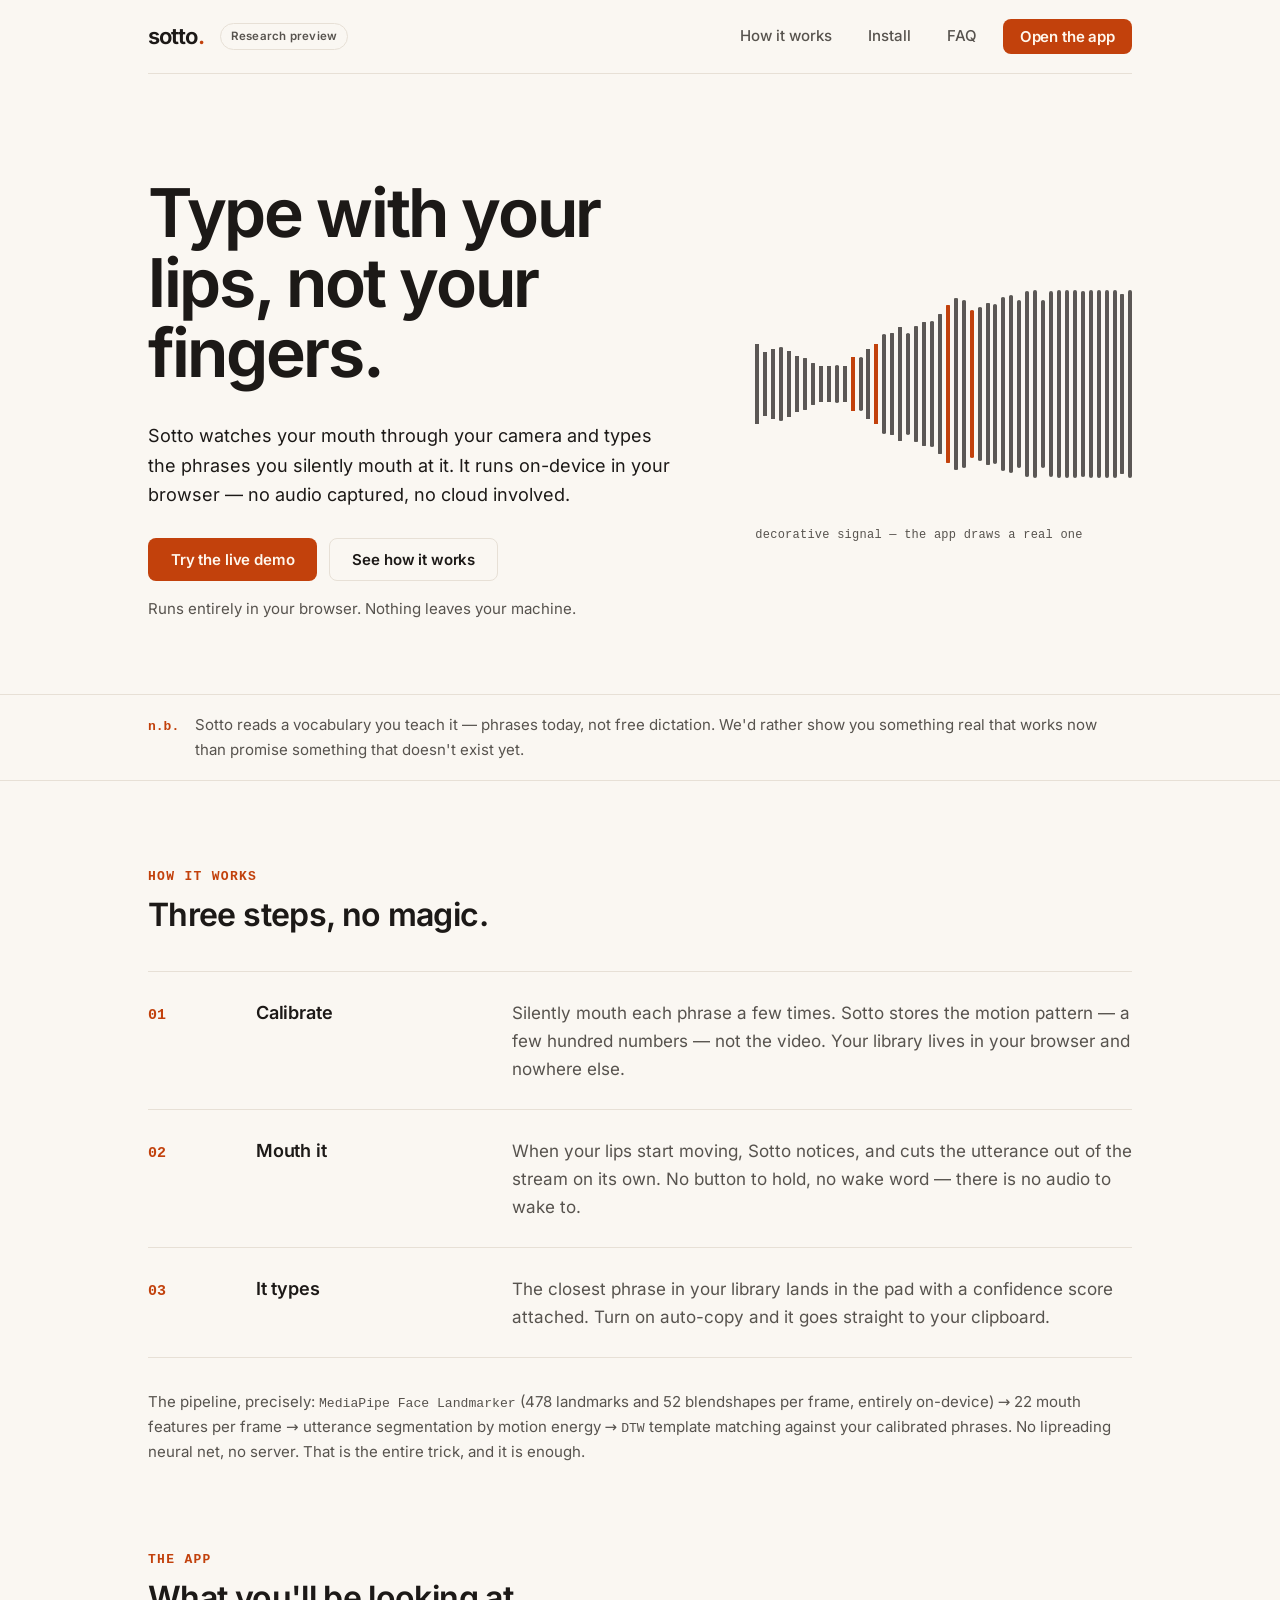
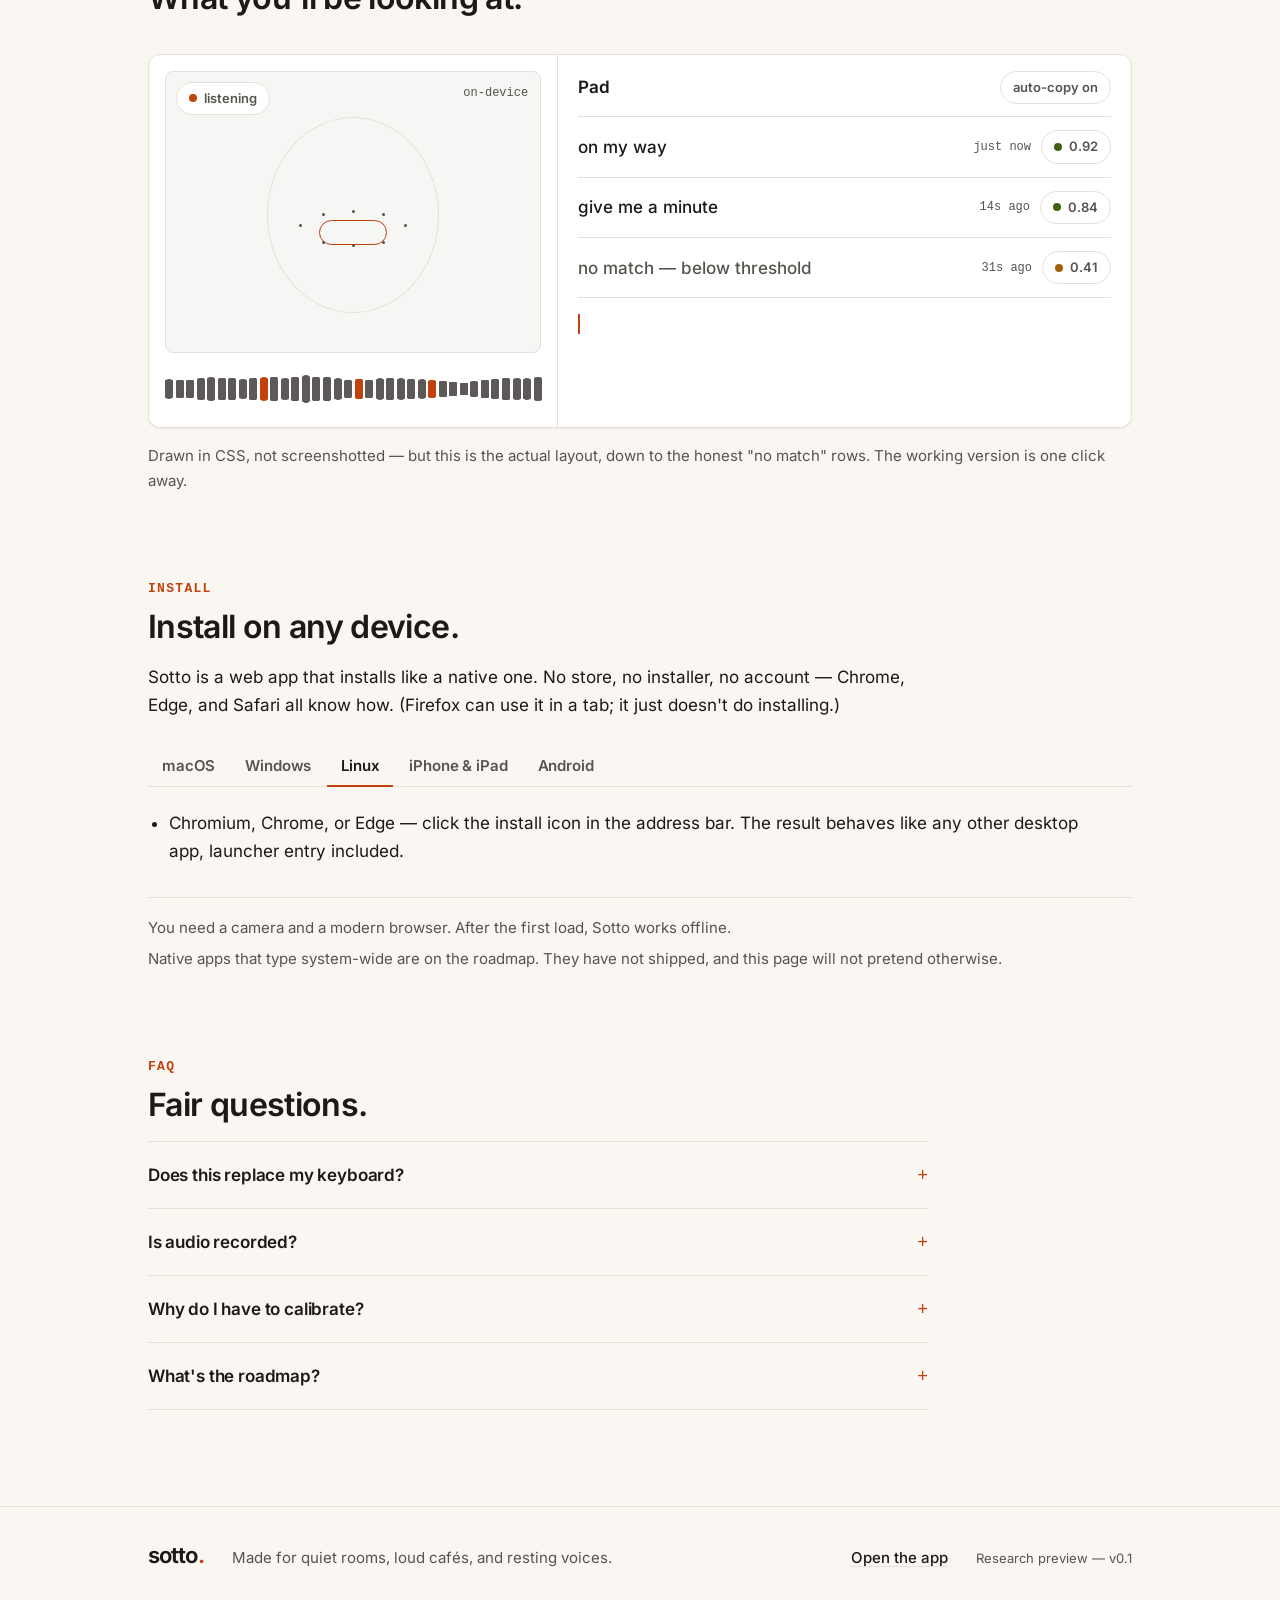
==== index.html @ 7efc4f6a "Sotto v0.1 — calibrated silent-phrase input (lip tracking + DTW), landing site, PWA Co-Authored-By: " ====
<!DOCTYPE html>
<html lang="en">
<head>
  <meta charset="utf-8">
  <meta name="viewport" content="width=device-width, initial-scale=1">
  <title>Sotto — silent speech input for your browser</title>
  <meta name="description" content="Sotto watches your mouth through your camera and types the phrases you silently mouth at it. On-device, no audio, no cloud. A research preview.">
  <meta name="color-scheme" content="light dark">
  <meta name="theme-color" media="(prefers-color-scheme: light)" content="#FAF7F2">
  <meta name="theme-color" media="(prefers-color-scheme: dark)" content="#131110">
  <link rel="manifest" href="manifest.webmanifest">
  <link rel="icon" href="assets/logo.svg" type="image/svg+xml">
  <link rel="stylesheet" href="css/styles.css">
  <link rel="stylesheet" href="css/landing.css">
  <script type="module" src="js/landing.js"></script>
  <script>
    if ('serviceWorker' in navigator
        && location.hostname !== 'localhost' && location.hostname !== '127.0.0.1') {
      addEventListener('load', () => navigator.serviceWorker.register('sw.js').catch(() => {}));
    }
  </script>
</head>
<body>

  <a class="skip" href="#main">Skip to content</a>

  <header class="wrap">
    <nav class="nav" aria-label="Primary">
      <a class="wordmark" href="index.html">sotto<span class="dot">.</span></a>
      <span class="badge-preview">Research preview</span>
      <span class="spacer"></span>
      <a class="navlink" href="#how">How it works</a>
      <a class="navlink" href="#install">Install</a>
      <a class="navlink" href="#faq">FAQ</a>
      <a class="btn-accent btn-sm" href="app.html">Open the app</a>
    </nav>
  </header>

  <main id="main">

    <!-- ============ hero ============ -->
    <section class="hero wrap" aria-labelledby="hero-title">
      <div class="hero-copy">
        <h1 id="hero-title">Type with your lips, not your fingers.</h1>
        <p class="lede">Sotto watches your mouth through your camera and types the phrases you silently mouth at it. It runs on-device in your browser — no audio captured, no cloud involved.</p>
        <div class="hero-ctas">
          <a class="btn-accent" href="app.html">Try the live demo</a>
          <a class="btn-ghost" href="#how">See how it works</a>
        </div>
        <p class="soft hero-note">Runs entirely in your browser. Nothing leaves your machine.</p>
      </div>
      <div class="hero-art">
        <div class="lipwave" data-lipwave data-bars="48" aria-hidden="true"></div>
        <p class="mono soft lipwave-caption" aria-hidden="true">decorative signal — the app draws a real one</p>
      </div>
    </section>

    <!-- ============ honesty strip ============ -->
    <aside class="honesty" aria-label="What Sotto is and is not">
      <div class="wrap">
        <span class="tick" aria-hidden="true">n.b.</span>
        <p class="soft">Sotto reads a vocabulary you teach it — phrases today, not free dictation. We'd rather show you something real that works now than promise something that doesn't exist yet.</p>
      </div>
    </aside>

    <!-- ============ how it works ============ -->
    <section id="how" class="section wrap" aria-labelledby="how-title">
      <p class="kicker">How it works</p>
      <h2 id="how-title">Three steps, no magic.</h2>
      <ol class="ledger">
        <li>
          <span class="num" aria-hidden="true">01</span>
          <h3>Calibrate</h3>
          <p>Silently mouth each phrase a few times. Sotto stores the motion pattern — a few hundred numbers — not the video. Your library lives in your browser and nowhere else.</p>
        </li>
        <li>
          <span class="num" aria-hidden="true">02</span>
          <h3>Mouth it</h3>
          <p>When your lips start moving, Sotto notices, and cuts the utterance out of the stream on its own. No button to hold, no wake word — there is no audio to wake to.</p>
        </li>
        <li>
          <span class="num" aria-hidden="true">03</span>
          <h3>It types</h3>
          <p>The closest phrase in your library lands in the pad with a confidence score attached. Turn on auto-copy and it goes straight to your clipboard.</p>
        </li>
      </ol>
      <p class="soft pipeline">The pipeline, precisely: <span class="mono">MediaPipe Face Landmarker</span> (478 landmarks and 52 blendshapes per frame, entirely on-device) → 22 mouth features per frame → utterance segmentation by motion energy → <span class="mono">DTW</span> template matching against your calibrated phrases. No lipreading neural net, no server. That is the entire trick, and it is enough.</p>
    </section>

    <!-- ============ app mockup ============ -->
    <section class="section" aria-labelledby="mock-title">
      <div class="wrap">
        <p class="kicker">The app</p>
        <h2 id="mock-title">What you'll be looking at.</h2>
        <div class="mock card" role="img" aria-label="Illustration of the Sotto app: a camera panel with a live listening status and a lip-activity strip, next to a transcript pad holding matched phrases with confidence scores.">
          <div class="mock-grid">
            <div class="mock-cam">
              <div class="mock-view">
                <span class="pill is-live mock-pill"><span class="dot-ind"></span>listening</span>
                <span class="mock-tag">on-device</span>
                <span class="mock-oval"></span>
                <span class="mock-mouth"></span>
                <span class="lmk" style="--x: 36%; --y: 55%;"></span>
                <span class="lmk" style="--x: 64%; --y: 55%;"></span>
                <span class="lmk" style="--x: 50%; --y: 50%;"></span>
                <span class="lmk" style="--x: 50%; --y: 62%;"></span>
                <span class="lmk" style="--x: 42%; --y: 51%;"></span>
                <span class="lmk" style="--x: 58%; --y: 51%;"></span>
                <span class="lmk" style="--x: 42%; --y: 61%;"></span>
                <span class="lmk" style="--x: 58%; --y: 61%;"></span>
              </div>
              <div class="lipwave lipwave--strip" data-lipwave data-bars="36"></div>
            </div>
            <div class="mock-pad">
              <div class="mock-pad-head">
                <span class="mock-pad-title">Pad</span>
                <span class="pill">auto-copy on</span>
              </div>
              <div class="mock-row">
                <span class="mock-phrase">on my way</span>
                <span class="mock-meta"><span class="mock-t">just now</span><span class="pill is-good"><span class="dot-ind"></span>0.92</span></span>
              </div>
              <div class="mock-row">
                <span class="mock-phrase">give me a minute</span>
                <span class="mock-meta"><span class="mock-t">14s ago</span><span class="pill is-good"><span class="dot-ind"></span>0.84</span></span>
              </div>
              <div class="mock-row">
                <span class="mock-phrase soft">no match — below threshold</span>
                <span class="mock-meta"><span class="mock-t">31s ago</span><span class="pill is-warn"><span class="dot-ind"></span>0.41</span></span>
              </div>
              <div class="mock-row mock-row-caret">
                <span class="mock-caret" aria-hidden="true"></span>
              </div>
            </div>
          </div>
        </div>
        <p class="soft mock-caption">Drawn in CSS, not screenshotted — but this is the actual layout, down to the honest "no match" rows. The working version is one click away.</p>
      </div>
    </section>

    <!-- ============ install ============ -->
    <section id="install" class="section wrap" aria-labelledby="install-title">
      <p class="kicker">Install</p>
      <h2 id="install-title">Install on any device.</h2>
      <p class="install-lede">Sotto is a web app that installs like a native one. No store, no installer, no account — Chrome, Edge, and Safari all know how. (Firefox can use it in a tab; it just doesn't do installing.)</p>

      <div class="tabs" data-tabs>
        <div class="tablist" role="tablist" aria-label="Install instructions by platform">
          <button class="tab" role="tab" id="tab-macos" aria-controls="panel-macos" aria-selected="true" data-platform="macos" type="button">macOS</button>
          <button class="tab" role="tab" id="tab-windows" aria-controls="panel-windows" aria-selected="false" tabindex="-1" data-platform="windows" type="button">Windows</button>
          <button class="tab" role="tab" id="tab-linux" aria-controls="panel-linux" aria-selected="false" tabindex="-1" data-platform="linux" type="button">Linux</button>
          <button class="tab" role="tab" id="tab-ios" aria-controls="panel-ios" aria-selected="false" tabindex="-1" data-platform="ios" type="button">iPhone &amp; iPad</button>
          <button class="tab" role="tab" id="tab-android" aria-controls="panel-android" aria-selected="false" tabindex="-1" data-platform="android" type="button">Android</button>
        </div>

        <div class="tabpanel" role="tabpanel" id="panel-macos" aria-labelledby="tab-macos">
          <ul class="steps">
            <li>Chrome or Edge — click the install icon at the right end of the address bar, then choose <span class="mono">Install</span>.</li>
            <li>Safari 17 or newer — <span class="mono">File</span> menu, then <span class="mono">Add to Dock</span>.</li>
          </ul>
        </div>
        <div class="tabpanel" role="tabpanel" id="panel-windows" aria-labelledby="tab-windows" hidden>
          <ul class="steps">
            <li>Chrome or Edge — click the install icon in the address bar, then choose <span class="mono">Install</span>. That is the whole procedure.</li>
          </ul>
        </div>
        <div class="tabpanel" role="tabpanel" id="panel-linux" aria-labelledby="tab-linux" hidden>
          <ul class="steps">
            <li>Chromium, Chrome, or Edge — click the install icon in the address bar. The result behaves like any other desktop app, launcher entry included.</li>
          </ul>
        </div>
        <div class="tabpanel" role="tabpanel" id="panel-ios" aria-labelledby="tab-ios" hidden>
          <ul class="steps">
            <li>Open Sotto in Safari, tap the <span class="mono">Share</span> button, then <span class="mono">Add to Home Screen</span>. It launches full-screen and asks for the camera the first time you calibrate.</li>
          </ul>
        </div>
        <div class="tabpanel" role="tabpanel" id="panel-android" aria-labelledby="tab-android" hidden>
          <ul class="steps">
            <li>In Chrome, open the browser menu and choose <span class="mono">Add to Home screen</span> — on recent versions it is labeled <span class="mono">Install app</span>.</li>
          </ul>
        </div>
      </div>

      <p class="soft install-req">You need a camera and a modern browser. After the first load, Sotto works offline.</p>
      <p class="soft install-note">Native apps that type system-wide are on the roadmap. They have not shipped, and this page will not pretend otherwise.</p>
    </section>

    <!-- ============ faq ============ -->
    <section id="faq" class="section wrap" aria-labelledby="faq-title">
      <p class="kicker">FAQ</p>
      <h2 id="faq-title">Fair questions.</h2>
      <div class="faq">
        <details>
          <summary>Does this replace my keyboard?<span class="mark" aria-hidden="true">+</span></summary>
          <div class="answer">
            <p>No. Today Sotto types phrases you have taught it — a calibrated vocabulary, not free dictation. Open-vocabulary lipreading is an unsolved research problem: the best published systems, trained on enormous curated datasets, still miss roughly a quarter of the words. From a webcam, in your kitchen lighting, it is harder still. We would rather hand you thirty phrases that work than a keyboard that guesses.</p>
          </div>
        </details>
        <details>
          <summary>Is audio recorded?<span class="mark" aria-hidden="true">+</span></summary>
          <div class="answer">
            <p>No. Sotto never requests microphone permission, so your browser cannot hand it audio even by accident. Video frames are processed on-device by the face landmarker and discarded; what persists is a small set of motion numbers per phrase, stored in your browser. Nothing is uploaded, because there is nowhere to upload it to.</p>
          </div>
        </details>
        <details>
          <summary>Why do I have to calibrate?<span class="mark" aria-hidden="true">+</span></summary>
          <div class="answer">
            <p>Because lips underdetermine speech. Many sounds are made in the throat or with the tongue and look identical from the outside — mouth "pat", "bat", and "mat" at a mirror and watch. A personal template vocabulary turns an impossible guessing game into a tractable one: Sotto only has to decide which of your phrases you mouthed, on your face, in your light. That constraint is what makes it reliable.</p>
          </div>
        </details>
        <details>
          <summary>What's the roadmap?<span class="mark" aria-hidden="true">+</span></summary>
          <div class="answer">
            <p>Bigger vocabularies with faster calibration. Phoneme-level decoding experiments, labeled as experiments. A native macOS helper that can type into any application, not just this one. In that order — and nothing gets announced here until it runs.</p>
          </div>
        </details>
      </div>
    </section>

  </main>

  <!-- ============ footer ============ -->
  <footer class="footer">
    <div class="wrap">
      <a class="wordmark" href="index.html">sotto<span class="dot">.</span></a>
      <p class="tag">Made for quiet rooms, loud cafés, and resting voices.</p>
      <span class="spacer"></span>
      <a class="footer-app" href="app.html">Open the app</a>
      <small>Research preview — v0.1</small>
    </div>
  </footer>

</body>
</html>
---- css/styles.css ----
/* Sotto — shared design tokens + core components. See DESIGN.md. */

@font-face {
  font-family: 'InterVariable';
  src: url('../vendor/inter/inter-var.woff2') format('woff2');
  font-weight: 100 900;
  font-style: normal;
  font-display: swap;
}

:root {
  --paper: #FAF7F2;
  --ink: #1C1917;
  --ink-soft: #57534E;
  --line: #E7E0D6;
  --card: #FFFFFF;
  --accent: #C2410C;
  --accent-ink: #FFF7ED;
  --good: #3F6212;
  --warn: #A16207;
  --bad: #9F1239;
  --shadow: 0 1px 2px rgb(0 0 0 / 0.06);
  --radius: 12px;
  --radius-ctl: 8px;
  --font: 'InterVariable', ui-sans-serif, system-ui, -apple-system, 'Segoe UI', Roboto, sans-serif;
  --mono: ui-monospace, 'SF Mono', SFMono-Regular, Menlo, Consolas, monospace;
}

@media (prefers-color-scheme: dark) {
  :root {
    --paper: #131110;
    --ink: #EDE7DE;
    --ink-soft: #A8A29E;
    --line: #2B2724;
    --card: #1C1917;
    --accent: #F97316;
    --accent-ink: #1C0A00;
    --good: #A3E635;
    --warn: #FBBF24;
    --bad: #FB7185;
    --shadow: 0 1px 2px rgb(0 0 0 / 0.4);
  }
}

* { box-sizing: border-box; }

/* The hidden attribute must always win, including over display rules on
   component classes (.btn-ghost etc.) — see review finding on .cam-empty. */
[hidden] { display: none !important; }

html { -webkit-text-size-adjust: 100%; }

body {
  margin: 0;
  background: var(--paper);
  color: var(--ink);
  font-family: var(--font);
  font-optical-sizing: auto;
  font-size: 1.0625rem;
  line-height: 1.65;
  -webkit-font-smoothing: antialiased;
}

h1, h2, h3 { margin: 0 0 0.5em; }
h1 { font-size: clamp(2.4rem, 6vw, 4.2rem); font-weight: 640; line-height: 1.04; letter-spacing: -0.035em; }
h2 { font-size: clamp(1.6rem, 3vw, 2rem); font-weight: 620; letter-spacing: -0.02em; line-height: 1.2; }
h3 { font-size: 1.125rem; font-weight: 600; letter-spacing: -0.01em; }
p  { margin: 0 0 1em; }
a  { color: var(--ink); text-decoration-color: var(--line); text-underline-offset: 3px; }
a:hover { text-decoration-color: var(--accent); }
small, .soft { color: var(--ink-soft); }

.wrap { max-width: 1080px; margin: 0 auto; padding: 0 24px; }
@media (min-width: 900px) { .wrap { padding: 0 48px; } }

/* ---------- nav ---------- */
.nav {
  display: flex; align-items: center; gap: 16px;
  padding: 18px 0;
  border-bottom: 1px solid var(--line);
}
.nav .spacer { flex: 1; }
.nav a.navlink {
  text-decoration: none; color: var(--ink-soft);
  font-size: 0.9375rem; font-weight: 500; padding: 6px 10px; border-radius: 6px;
}
.nav a.navlink:hover { color: var(--ink); background: var(--line); }

.wordmark {
  font-weight: 650; letter-spacing: -0.04em; font-size: 1.375rem;
  text-decoration: none; color: var(--ink);
}
.wordmark .dot { color: var(--accent); }

.badge-preview {
  font-size: 0.71875rem; font-weight: 600; letter-spacing: 0.02em;
  color: var(--ink-soft);
  border: 1px solid var(--line); border-radius: 999px;
  padding: 3px 10px; white-space: nowrap;
}

/* ---------- buttons ---------- */
.btn, .btn-accent, .btn-ghost {
  display: inline-flex; align-items: center; justify-content: center; gap: 8px;
  font: 600 0.9375rem/1 var(--font);
  letter-spacing: -0.01em;
  padding: 13px 22px; border-radius: var(--radius-ctl);
  border: 1px solid transparent; cursor: pointer; text-decoration: none;
  transition: transform 160ms ease-out, opacity 160ms ease-out, background 160ms ease-out;
  user-select: none;
}
.btn { background: var(--ink); color: var(--paper); }
.btn-accent { background: var(--accent); color: var(--accent-ink); }
.btn-ghost { background: transparent; color: var(--ink); border-color: var(--line); }
.btn:hover, .btn-accent:hover { opacity: 0.88; }
.btn-ghost:hover { background: var(--card); border-color: var(--ink-soft); }
.btn:active, .btn-accent:active, .btn-ghost:active { transform: translateY(1px); }
.btn[disabled], .btn-accent[disabled], .btn-ghost[disabled] { opacity: 0.45; cursor: not-allowed; }

/* ---------- surfaces ---------- */
.card {
  background: var(--card);
  border: 1px solid var(--line);
  border-radius: var(--radius);
  box-shadow: var(--shadow);
}

.pill {
  display: inline-flex; align-items: center; gap: 7px;
  font-size: 0.8125rem; font-weight: 600;
  padding: 5px 12px; border-radius: 999px;
  background: var(--card); border: 1px solid var(--line); color: var(--ink-soft);
}
.pill .dot-ind { width: 8px; height: 8px; border-radius: 50%; background: var(--ink-soft); }
.pill.is-good .dot-ind { background: var(--good); }
.pill.is-warn .dot-ind { background: var(--warn); }
.pill.is-bad  .dot-ind { background: var(--bad); }
.pill.is-live .dot-ind { background: var(--accent); animation: pulse 1.6s ease-in-out infinite; }

@keyframes pulse { 50% { opacity: 0.35; } }

.kbd {
  font: 500 0.8125rem var(--mono);
  background: var(--card); border: 1px solid var(--line); border-bottom-width: 2px;
  border-radius: 6px; padding: 2px 7px;
}

hr.rule { border: 0; border-top: 1px solid var(--line); margin: 0; }

/* ---------- misc ---------- */
::selection { background: var(--accent); color: var(--accent-ink); }

@media (prefers-reduced-motion: reduce) {
  *, *::before, *::after {
    animation-duration: 0.01ms !important;
    animation-iteration-count: 1 !important;
    transition-duration: 0.01ms !important;
  }
}
---- css/landing.css ----
/* Sotto — landing page layout. Tokens and core components come from styles.css.
   This file defines page structure only; no color literals, variables only. */

/* ---------- page-level ---------- */

@media (prefers-reduced-motion: no-preference) {
  html { scroll-behavior: smooth; }
}

section[id] { scroll-margin-top: 24px; }

.skip {
  position: absolute; left: -9999px; top: 0;
  background: var(--card); color: var(--ink);
  border: 1px solid var(--line); border-radius: var(--radius-ctl);
  padding: 10px 16px; z-index: 20; text-decoration: none; font-weight: 600;
}
.skip:focus { left: 16px; top: 16px; }

a:focus-visible, button:focus-visible, summary:focus-visible {
  outline: 2px solid var(--accent);
  outline-offset: 2px;
  border-radius: 4px;
}

.mono {
  font-family: var(--mono);
  font-size: 0.875em;
  font-weight: 500;
}

.kicker {
  font: 600 0.8125rem var(--mono);
  letter-spacing: 0.1em;
  text-transform: uppercase;
  color: var(--accent);
  margin: 0 0 12px;
}

.btn-sm { padding: 9px 16px; }

.section { padding-top: 72px; }
.section:last-of-type { padding-bottom: 8px; }

@media (min-width: 1280px) {
  .section { padding-top: 88px; }
}

/* ---------- nav responsiveness ---------- */

@media (max-width: 719px) {
  .nav .navlink { display: none; }
}
@media (max-width: 479px) {
  .nav { gap: 10px; }
  .nav .btn-sm { padding: 8px 12px; font-size: 0.875rem; }
}

/* ---------- hero ---------- */

.hero {
  display: grid;
  gap: 44px;
  align-items: center;
  padding-top: 56px;
  padding-bottom: 56px;
}
.hero-copy .lede {
  font-size: 1.125rem;
  max-width: 34em;
  margin-top: 20px;
}
.hero-ctas {
  display: flex;
  flex-wrap: wrap;
  gap: 12px;
  margin: 28px 0 16px;
}
.hero-note {
  font-size: 0.9375rem;
  margin: 0;
}

@media (min-width: 768px) {
  .hero {
    grid-template-columns: 7fr 5fr;
    gap: 56px;
    padding-top: 88px;
    padding-bottom: 72px;
  }
}
@media (min-width: 1280px) {
  .hero { gap: 80px; padding-top: 104px; }
}

/* ---------- lip-wave motif ---------- */

.lipwave {
  display: flex;
  align-items: center;
  gap: 4px;
  height: clamp(150px, 26vw, 260px);
}
.lipwave .bar {
  flex: 1 1 0;
  min-width: 2px;
  height: 100%;
  border-radius: 999px;
  background: var(--ink);
  opacity: 0.72;
  transform: scaleY(var(--mid, 0.4));
  transform-origin: 50% 50%;
  animation: lipmove var(--dur, 3.4s) ease-in-out var(--delay, 0s) infinite;
  will-change: transform;
}
.lipwave .bar.is-accent {
  background: var(--accent);
  opacity: 1;
}

@keyframes lipmove {
  0%, 100% { transform: scaleY(var(--mid, 0.4)); }
  28%      { transform: scaleY(var(--peak, 0.8)); }
  52%      { transform: scaleY(var(--low, 0.12)); }
  76%      { transform: scaleY(var(--mid2, 0.5)); }
}

/* Reduced motion: freeze every bar at its mid height. The global rule in
   styles.css shortens durations, but an explicit stop is cleaner here. */
@media (prefers-reduced-motion: reduce) {
  .lipwave .bar { animation: none; }
}

.lipwave--strip {
  height: 44px;
  gap: 3px;
}

.lipwave-caption {
  margin: 12px 0 0;
  font-size: 0.75rem;
  letter-spacing: 0.02em;
}

/* ---------- honesty strip ---------- */

.honesty {
  border-top: 1px solid var(--line);
  border-bottom: 1px solid var(--line);
}
.honesty .wrap {
  display: flex;
  gap: 16px;
  align-items: baseline;
  padding-top: 18px;
  padding-bottom: 18px;
}
.honesty .tick {
  font: 600 0.8125rem var(--mono);
  color: var(--accent);
  white-space: nowrap;
}
.honesty p {
  margin: 0;
  font-size: 0.9375rem;
  max-width: 62em;
}

/* ---------- how it works: ledger list ---------- */

.ledger {
  list-style: none;
  margin: 36px 0 0;
  padding: 0;
  border-bottom: 1px solid var(--line);
}
.ledger li {
  display: grid;
  grid-template-columns: 56px 1fr;
  gap: 4px 20px;
  padding: 26px 0;
  border-top: 1px solid var(--line);
}
.ledger .num {
  grid-row: 1;
  font: 600 0.9375rem var(--mono);
  color: var(--accent);
  padding-top: 3px;
}
.ledger h3 {
  grid-column: 2;
  margin: 0;
}
.ledger li p {
  grid-column: 2;
  margin: 0;
  color: var(--ink-soft);
  max-width: 52em;
}

@media (min-width: 768px) {
  .ledger li {
    grid-template-columns: 72px 220px 1fr;
    gap: 36px;
    align-items: baseline;
  }
  .ledger h3, .ledger li p { grid-column: auto; }
}

.pipeline {
  margin: 32px 0 0;
  font-size: 0.9375rem;
  max-width: 66em;
}

/* ---------- app mockup ---------- */

.mock {
  margin-top: 36px;
  overflow: hidden;
}
.mock-grid { display: grid; }

@media (min-width: 768px) {
  .mock-grid { grid-template-columns: 5fr 7fr; }
}

.mock-cam {
  display: flex;
  flex-direction: column;
  gap: 14px;
  padding: 16px;
  border-bottom: 1px solid var(--line);
}
@media (min-width: 768px) {
  .mock-cam { border-bottom: none; border-right: 1px solid var(--line); }
}

.mock-view {
  position: relative;
  aspect-ratio: 4 / 3;
  border: 1px solid var(--line);
  border-radius: var(--radius-ctl);
  background: color-mix(in srgb, var(--ink) 4%, transparent);
  overflow: hidden;
}
.mock-pill {
  position: absolute;
  top: 10px; left: 10px;
}
.mock-tag {
  position: absolute;
  top: 14px; right: 12px;
  font: 500 0.75rem var(--mono);
  color: var(--ink-soft);
}
.mock-oval {
  position: absolute;
  left: 27%; right: 27%; top: 16%; bottom: 14%;
  border: 1px solid var(--line);
  border-radius: 50%;
}
.mock-mouth {
  position: absolute;
  left: 41%; top: 53%;
  width: 18%; height: 9%;
  border: 1px solid var(--accent);
  border-radius: 999px;
}
.lmk {
  position: absolute;
  left: var(--x); top: var(--y);
  width: 3px; height: 3px;
  margin: -1.5px;
  border-radius: 50%;
  background: var(--ink-soft);
}

.mock-pad {
  display: flex;
  flex-direction: column;
  padding: 16px 20px 20px;
}
.mock-pad-head {
  display: flex;
  align-items: center;
  justify-content: space-between;
  padding-bottom: 12px;
  border-bottom: 1px solid var(--line);
}
.mock-pad-title {
  font-weight: 620;
  letter-spacing: -0.01em;
}
.mock-row {
  display: flex;
  align-items: center;
  justify-content: space-between;
  gap: 16px;
  padding: 13px 0;
  border-bottom: 1px solid var(--line);
}
.mock-row:last-child { border-bottom: none; }
.mock-phrase { font-weight: 500; }
.mock-meta {
  display: inline-flex;
  align-items: center;
  gap: 10px;
  flex-shrink: 0;
}
.mock-t {
  font: 400 0.75rem var(--mono);
  color: var(--ink-soft);
}
.mock-row-caret { padding-top: 16px; }
.mock-caret {
  display: inline-block;
  width: 2px;
  height: 1.15em;
  background: var(--accent);
}
.mock-caption {
  margin: 16px 0 0;
  font-size: 0.9375rem;
}

/* ---------- install tabs ---------- */

.install-lede { max-width: 46em; }

.tablist {
  display: flex;
  flex-wrap: wrap;
  gap: 2px;
  margin-top: 28px;
  border-bottom: 1px solid var(--line);
}
.tab {
  appearance: none;
  background: none;
  border: none;
  border-bottom: 2px solid transparent;
  margin-bottom: -1px;
  padding: 10px 14px;
  font: 600 0.9375rem/1.2 var(--font);
  letter-spacing: -0.01em;
  color: var(--ink-soft);
  cursor: pointer;
  border-radius: 6px 6px 0 0;
  transition: color 160ms ease-out, background 160ms ease-out;
}
.tab:hover { color: var(--ink); background: var(--line); }
.tab[aria-selected="true"] {
  color: var(--ink);
  border-bottom-color: var(--accent);
}

.tabpanel { padding: 22px 0 4px; }
.tabpanel[hidden] { display: none; }

.steps {
  margin: 0;
  padding-left: 1.25em;
  max-width: 56em;
}
.steps li { margin-bottom: 8px; }
.steps li:last-child { margin-bottom: 0; }

.install-req {
  margin: 28px 0 0;
  padding-top: 18px;
  border-top: 1px solid var(--line);
  font-size: 0.9375rem;
}
.install-note {
  margin: 6px 0 0;
  font-size: 0.9375rem;
}

/* ---------- faq ---------- */

.faq {
  max-width: 780px;
  margin-top: 8px;
  border-top: 1px solid var(--line);
}
.faq details {
  border-bottom: 1px solid var(--line);
}
.faq summary {
  display: flex;
  align-items: baseline;
  justify-content: space-between;
  gap: 20px;
  padding: 19px 0;
  font-weight: 600;
  letter-spacing: -0.01em;
  cursor: pointer;
  list-style: none;
}
.faq summary::-webkit-details-marker { display: none; }
.faq summary::marker { content: none; }
.faq summary .mark {
  font: 500 1.125rem var(--mono);
  color: var(--accent);
  line-height: 1;
  transition: transform 160ms ease-out;
  flex-shrink: 0;
}
.faq details[open] summary .mark { transform: rotate(45deg); }
.faq .answer { padding: 0 0 22px; }
.faq .answer p {
  margin: 0 0 0.75em;
  color: var(--ink-soft);
  max-width: 62ch;
}
.faq .answer p:last-child { margin-bottom: 0; }

/* ---------- footer ---------- */

.footer {
  margin-top: 88px;
  border-top: 1px solid var(--line);
  padding: 30px 0 48px;
}
.footer .wrap {
  display: flex;
  flex-wrap: wrap;
  align-items: baseline;
  gap: 10px 28px;
}
.footer .tag {
  margin: 0;
  color: var(--ink-soft);
  font-size: 0.9375rem;
}
.footer .spacer { flex: 1; }
.footer .footer-app {
  font-size: 0.9375rem;
  font-weight: 500;
}
.footer small { font-size: 0.8125rem; }

@media (max-width: 479px) {
  .footer .wrap { flex-direction: column; align-items: flex-start; gap: 8px; }
  .footer .spacer { display: none; }
}
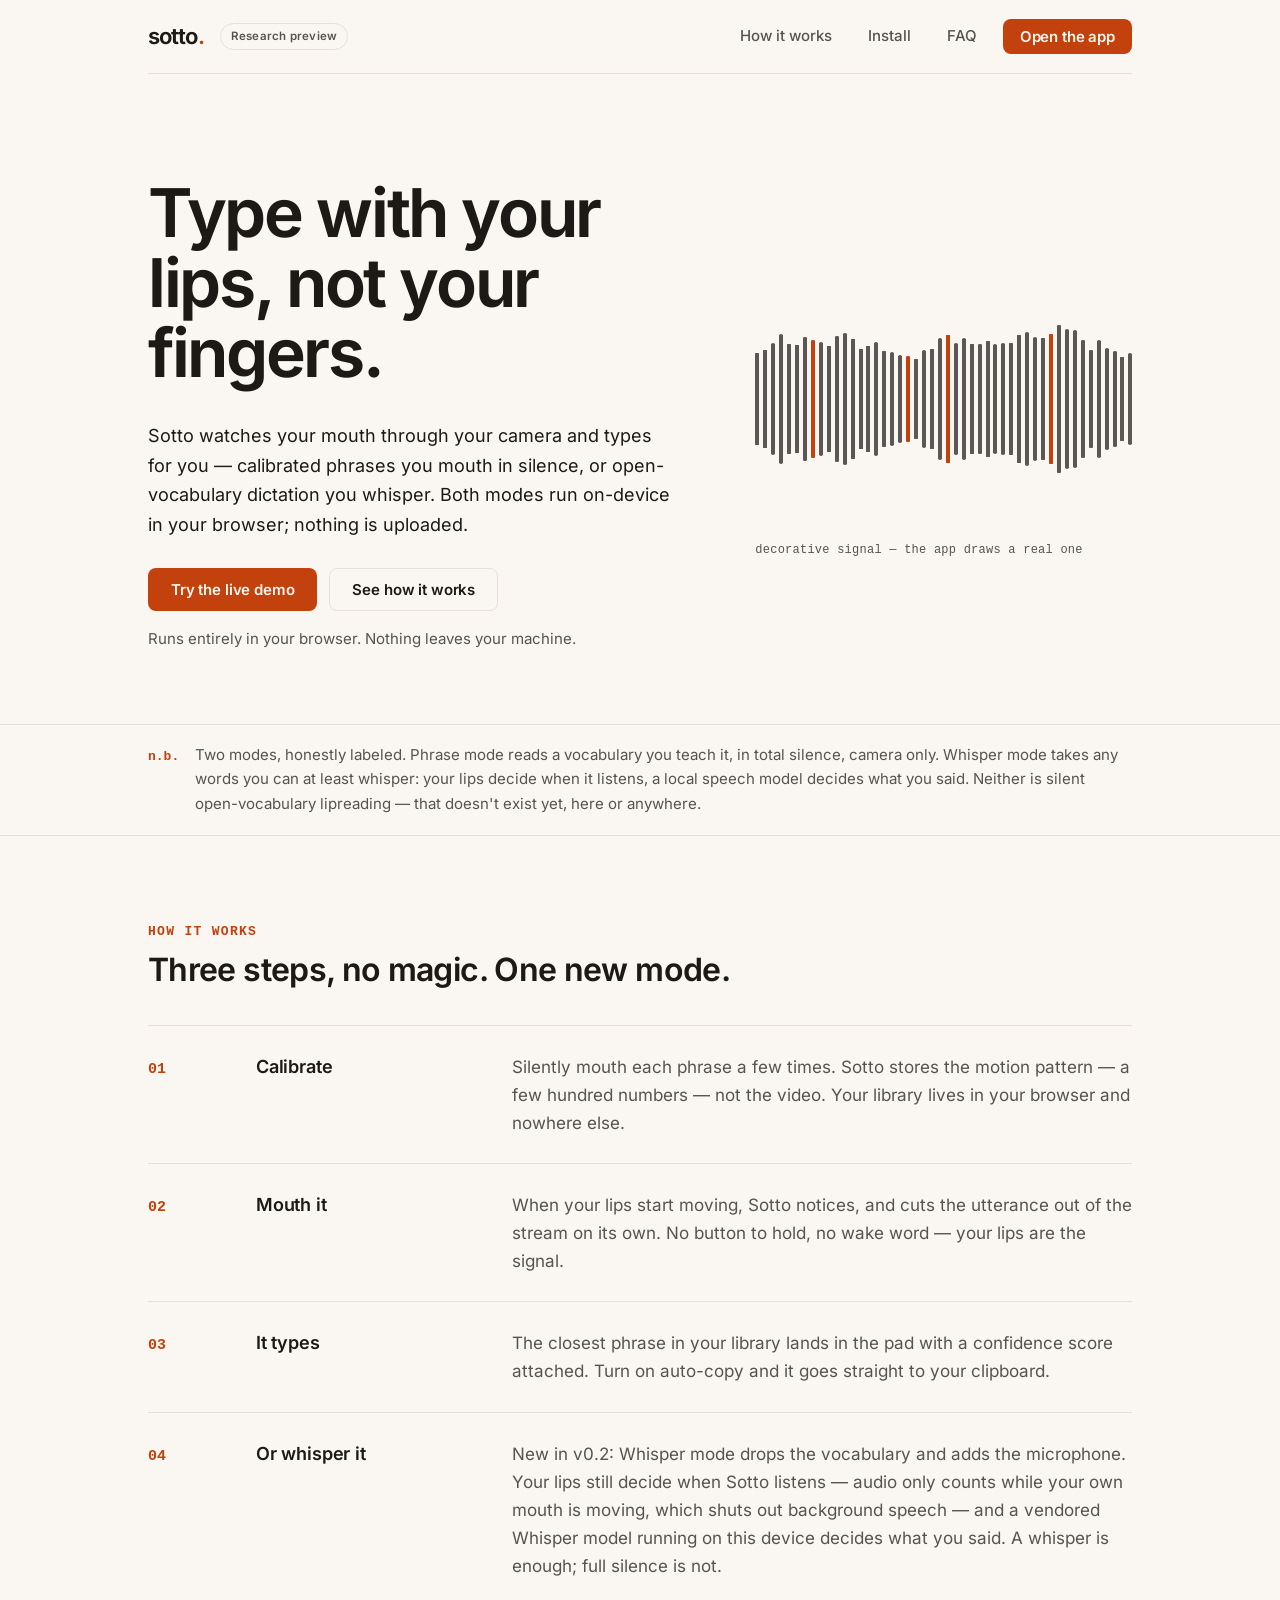
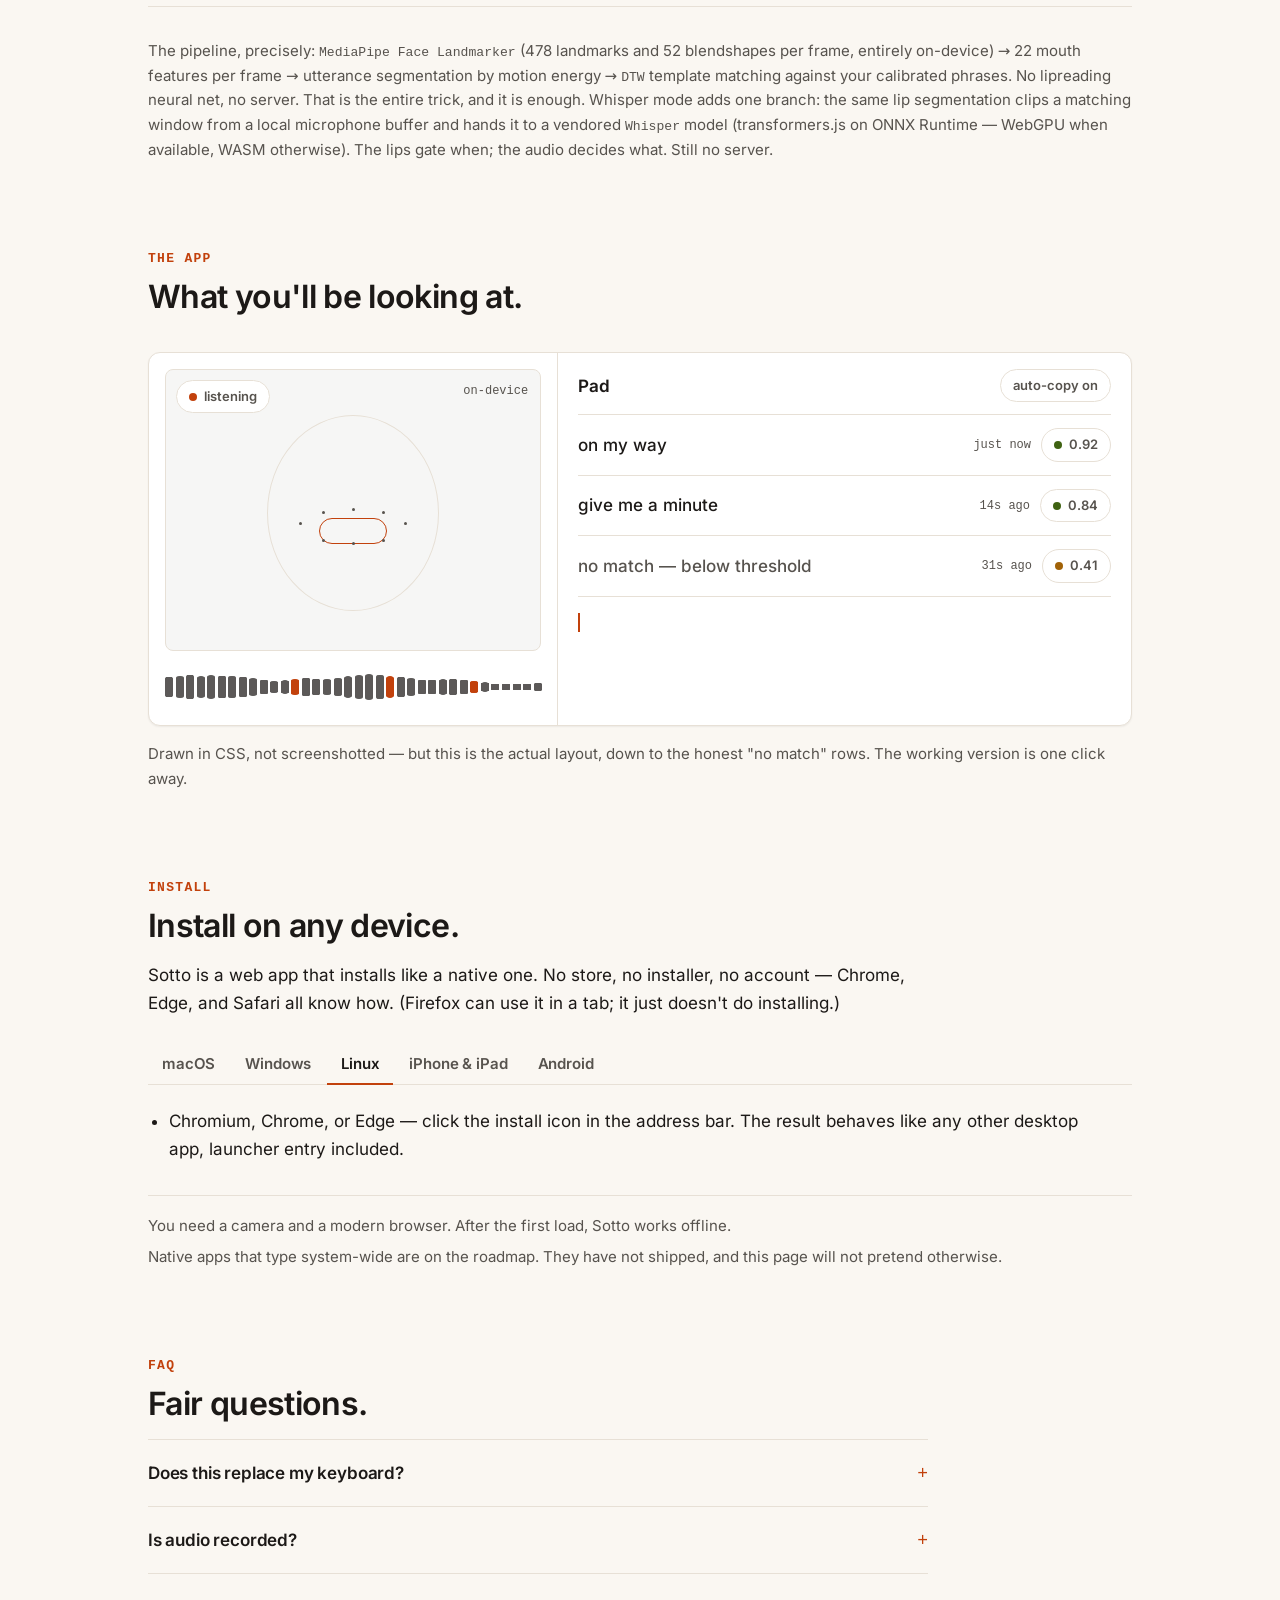
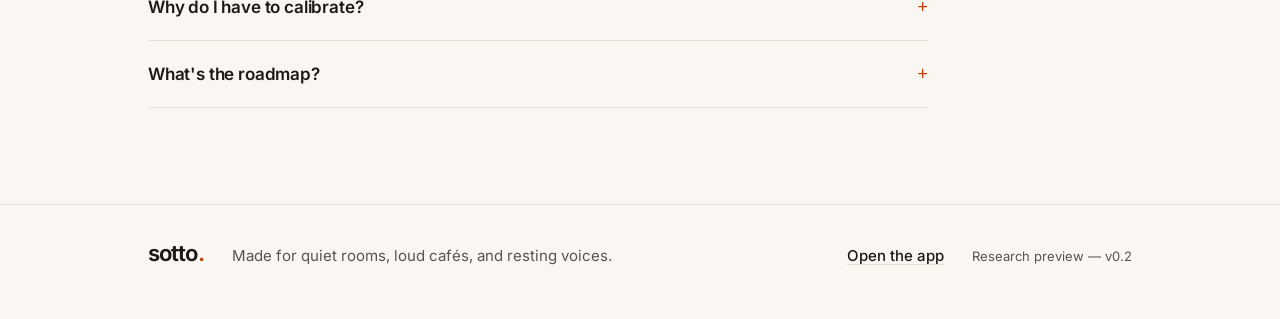
==== commit 988cac85: "Sotto v0.2 — Whisper mode: on-device open-vocabulary dictation gated by lip movement Vendored Whispe" ====
--- a/index.html
+++ b/index.html
@@ -3,8 +3,8 @@
 <head>
   <meta charset="utf-8">
   <meta name="viewport" content="width=device-width, initial-scale=1">
-  <title>Sotto — silent speech input for your browser</title>
-  <meta name="description" content="Sotto watches your mouth through your camera and types the phrases you silently mouth at it. On-device, no audio, no cloud. A research preview.">
+  <title>Sotto — quiet speech input for your browser</title>
+  <meta name="description" content="Sotto types what you say to your camera: calibrated phrases mouthed in silence, or open-vocabulary dictation you whisper. Everything on-device, nothing uploaded. A research preview.">
   <meta name="color-scheme" content="light dark">
   <meta name="theme-color" media="(prefers-color-scheme: light)" content="#FAF7F2">
   <meta name="theme-color" media="(prefers-color-scheme: dark)" content="#131110">
@@ -42,7 +42,7 @@
     <section class="hero wrap" aria-labelledby="hero-title">
       <div class="hero-copy">
         <h1 id="hero-title">Type with your lips, not your fingers.</h1>
-        <p class="lede">Sotto watches your mouth through your camera and types the phrases you silently mouth at it. It runs on-device in your browser — no audio captured, no cloud involved.</p>
+        <p class="lede">Sotto watches your mouth through your camera and types for you — calibrated phrases you mouth in silence, or open-vocabulary dictation you whisper. Both modes run on-device in your browser; nothing is uploaded.</p>
         <div class="hero-ctas">
           <a class="btn-accent" href="app.html">Try the live demo</a>
           <a class="btn-ghost" href="#how">See how it works</a>
@@ -59,14 +59,14 @@
     <aside class="honesty" aria-label="What Sotto is and is not">
       <div class="wrap">
         <span class="tick" aria-hidden="true">n.b.</span>
-        <p class="soft">Sotto reads a vocabulary you teach it — phrases today, not free dictation. We'd rather show you something real that works now than promise something that doesn't exist yet.</p>
+        <p class="soft">Two modes, honestly labeled. Phrase mode reads a vocabulary you teach it, in total silence, camera only. Whisper mode takes any words you can at least whisper: your lips decide when it listens, a local speech model decides what you said. Neither is silent open-vocabulary lipreading — that doesn't exist yet, here or anywhere.</p>
       </div>
     </aside>
 
     <!-- ============ how it works ============ -->
     <section id="how" class="section wrap" aria-labelledby="how-title">
       <p class="kicker">How it works</p>
-      <h2 id="how-title">Three steps, no magic.</h2>
+      <h2 id="how-title">Three steps, no magic. One new mode.</h2>
       <ol class="ledger">
         <li>
           <span class="num" aria-hidden="true">01</span>
@@ -76,15 +76,20 @@
         <li>
           <span class="num" aria-hidden="true">02</span>
           <h3>Mouth it</h3>
-          <p>When your lips start moving, Sotto notices, and cuts the utterance out of the stream on its own. No button to hold, no wake word — there is no audio to wake to.</p>
+          <p>When your lips start moving, Sotto notices, and cuts the utterance out of the stream on its own. No button to hold, no wake word — your lips are the signal.</p>
         </li>
         <li>
           <span class="num" aria-hidden="true">03</span>
           <h3>It types</h3>
           <p>The closest phrase in your library lands in the pad with a confidence score attached. Turn on auto-copy and it goes straight to your clipboard.</p>
         </li>
+        <li>
+          <span class="num" aria-hidden="true">04</span>
+          <h3>Or whisper it</h3>
+          <p>New in v0.2: Whisper mode drops the vocabulary and adds the microphone. Your lips still decide when Sotto listens — audio only counts while your own mouth is moving, which shuts out background speech — and a vendored Whisper model running on this device decides what you said. A whisper is enough; full silence is not.</p>
+        </li>
       </ol>
-      <p class="soft pipeline">The pipeline, precisely: <span class="mono">MediaPipe Face Landmarker</span> (478 landmarks and 52 blendshapes per frame, entirely on-device) → 22 mouth features per frame → utterance segmentation by motion energy → <span class="mono">DTW</span> template matching against your calibrated phrases. No lipreading neural net, no server. That is the entire trick, and it is enough.</p>
+      <p class="soft pipeline">The pipeline, precisely: <span class="mono">MediaPipe Face Landmarker</span> (478 landmarks and 52 blendshapes per frame, entirely on-device) → 22 mouth features per frame → utterance segmentation by motion energy → <span class="mono">DTW</span> template matching against your calibrated phrases. No lipreading neural net, no server. That is the entire trick, and it is enough. Whisper mode adds one branch: the same lip segmentation clips a matching window from a local microphone buffer and hands it to a vendored <span class="mono">Whisper</span> model (transformers.js on ONNX Runtime — WebGPU when available, WASM otherwise). The lips gate when; the audio decides what. Still no server.</p>
     </section>
 
     <!-- ============ app mockup ============ -->
@@ -193,19 +198,20 @@
         <details>
           <summary>Does this replace my keyboard?<span class="mark" aria-hidden="true">+</span></summary>
           <div class="answer">
-            <p>No. Today Sotto types phrases you have taught it — a calibrated vocabulary, not free dictation. Open-vocabulary lipreading is an unsolved research problem: the best published systems, trained on enormous curated datasets, still miss roughly a quarter of the words. From a webcam, in your kitchen lighting, it is harder still. We would rather hand you thirty phrases that work than a keyboard that guesses.</p>
+            <p>Phrase mode, no: it types phrases you have taught it — a calibrated vocabulary, fully silent, mic-free. Whisper mode gets closer: open-vocabulary dictation, transcribed on this device, with your lips gating when it listens. The honest catch is that it needs at least whispered speech — air moving through actual words. Open dictation from lip movement alone remains an unsolved research problem: the best published systems, trained on enormous curated datasets, still miss roughly a quarter of the words. From a webcam, in your kitchen lighting, it is harder still. So: if you can whisper, you can dictate. If you must stay fully silent, you have your phrases — and they work.</p>
           </div>
         </details>
         <details>
           <summary>Is audio recorded?<span class="mark" aria-hidden="true">+</span></summary>
           <div class="answer">
-            <p>No. Sotto never requests microphone permission, so your browser cannot hand it audio even by accident. Video frames are processed on-device by the face landmarker and discarded; what persists is a small set of motion numbers per phrase, stored in your browser. Nothing is uploaded, because there is nowhere to upload it to.</p>
+            <p>Two modes, two answers. Phrase mode: never — microphone permission is not even requested, so your browser cannot hand Sotto audio by accident. Whisper mode: the microphone is live while that mode is on, and the audio is processed on this device by a local speech model, in memory. Nothing is recorded, stored, or uploaded — there is no server in the pipeline at all. Switch back to Phrase mode and the mic turns off immediately.</p>
+            <p>Video is the same story in both modes: frames are processed on-device by the face landmarker and discarded. What persists is your phrase library — a small set of motion numbers per phrase, stored in your browser.</p>
           </div>
         </details>
         <details>
           <summary>Why do I have to calibrate?<span class="mark" aria-hidden="true">+</span></summary>
           <div class="answer">
-            <p>Because lips underdetermine speech. Many sounds are made in the throat or with the tongue and look identical from the outside — mouth "pat", "bat", and "mat" at a mirror and watch. A personal template vocabulary turns an impossible guessing game into a tractable one: Sotto only has to decide which of your phrases you mouthed, on your face, in your light. That constraint is what makes it reliable.</p>
+            <p>Because lips underdetermine speech. Many sounds are made in the throat or with the tongue and look identical from the outside — mouth "pat", "bat", and "mat" at a mirror and watch. A personal template vocabulary turns an impossible guessing game into a tractable one: Sotto only has to decide which of your phrases you mouthed, on your face, in your light. That constraint is what makes it reliable. Calibration belongs to Phrase mode; Whisper mode skips it entirely, because it has audio to listen to.</p>
           </div>
         </details>
         <details>
@@ -226,7 +232,7 @@
       <p class="tag">Made for quiet rooms, loud cafés, and resting voices.</p>
       <span class="spacer"></span>
       <a class="footer-app" href="app.html">Open the app</a>
-      <small>Research preview — v0.1</small>
+      <small>Research preview — v0.2</small>
     </div>
   </footer>
 
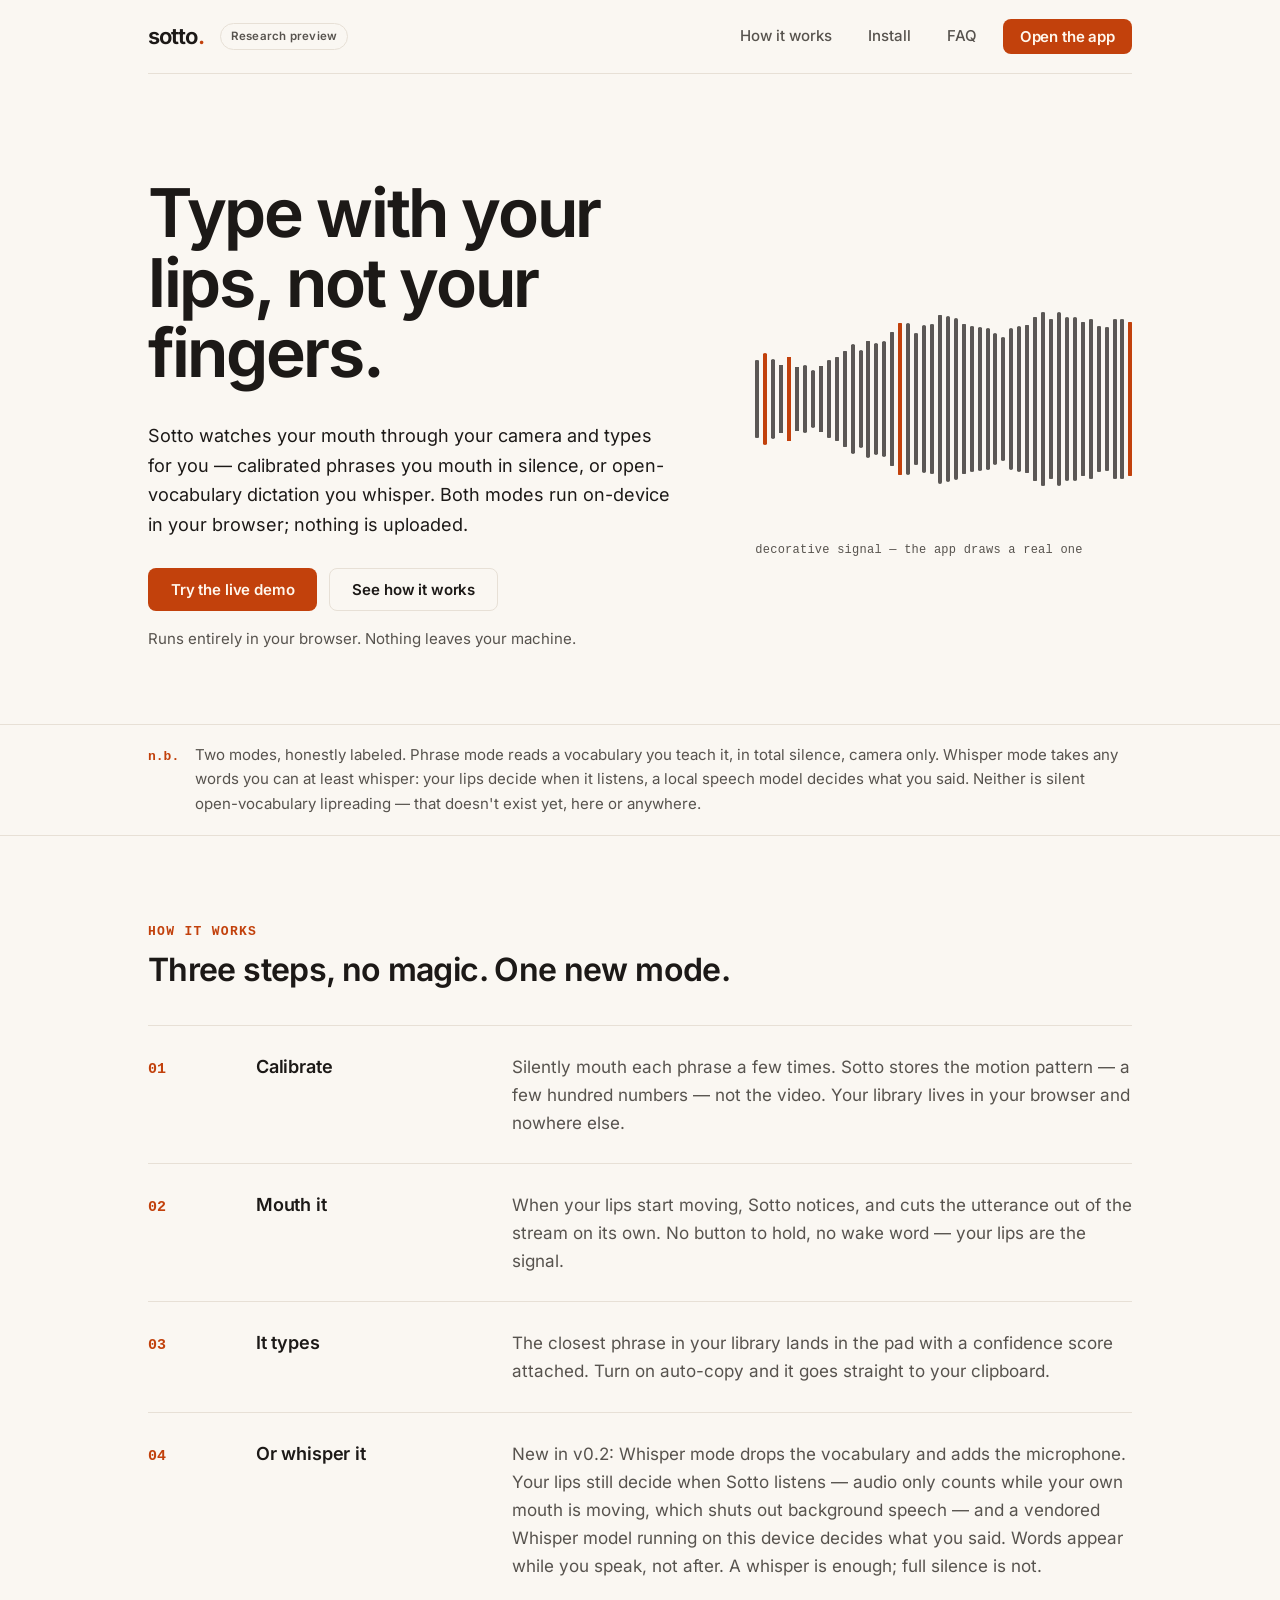
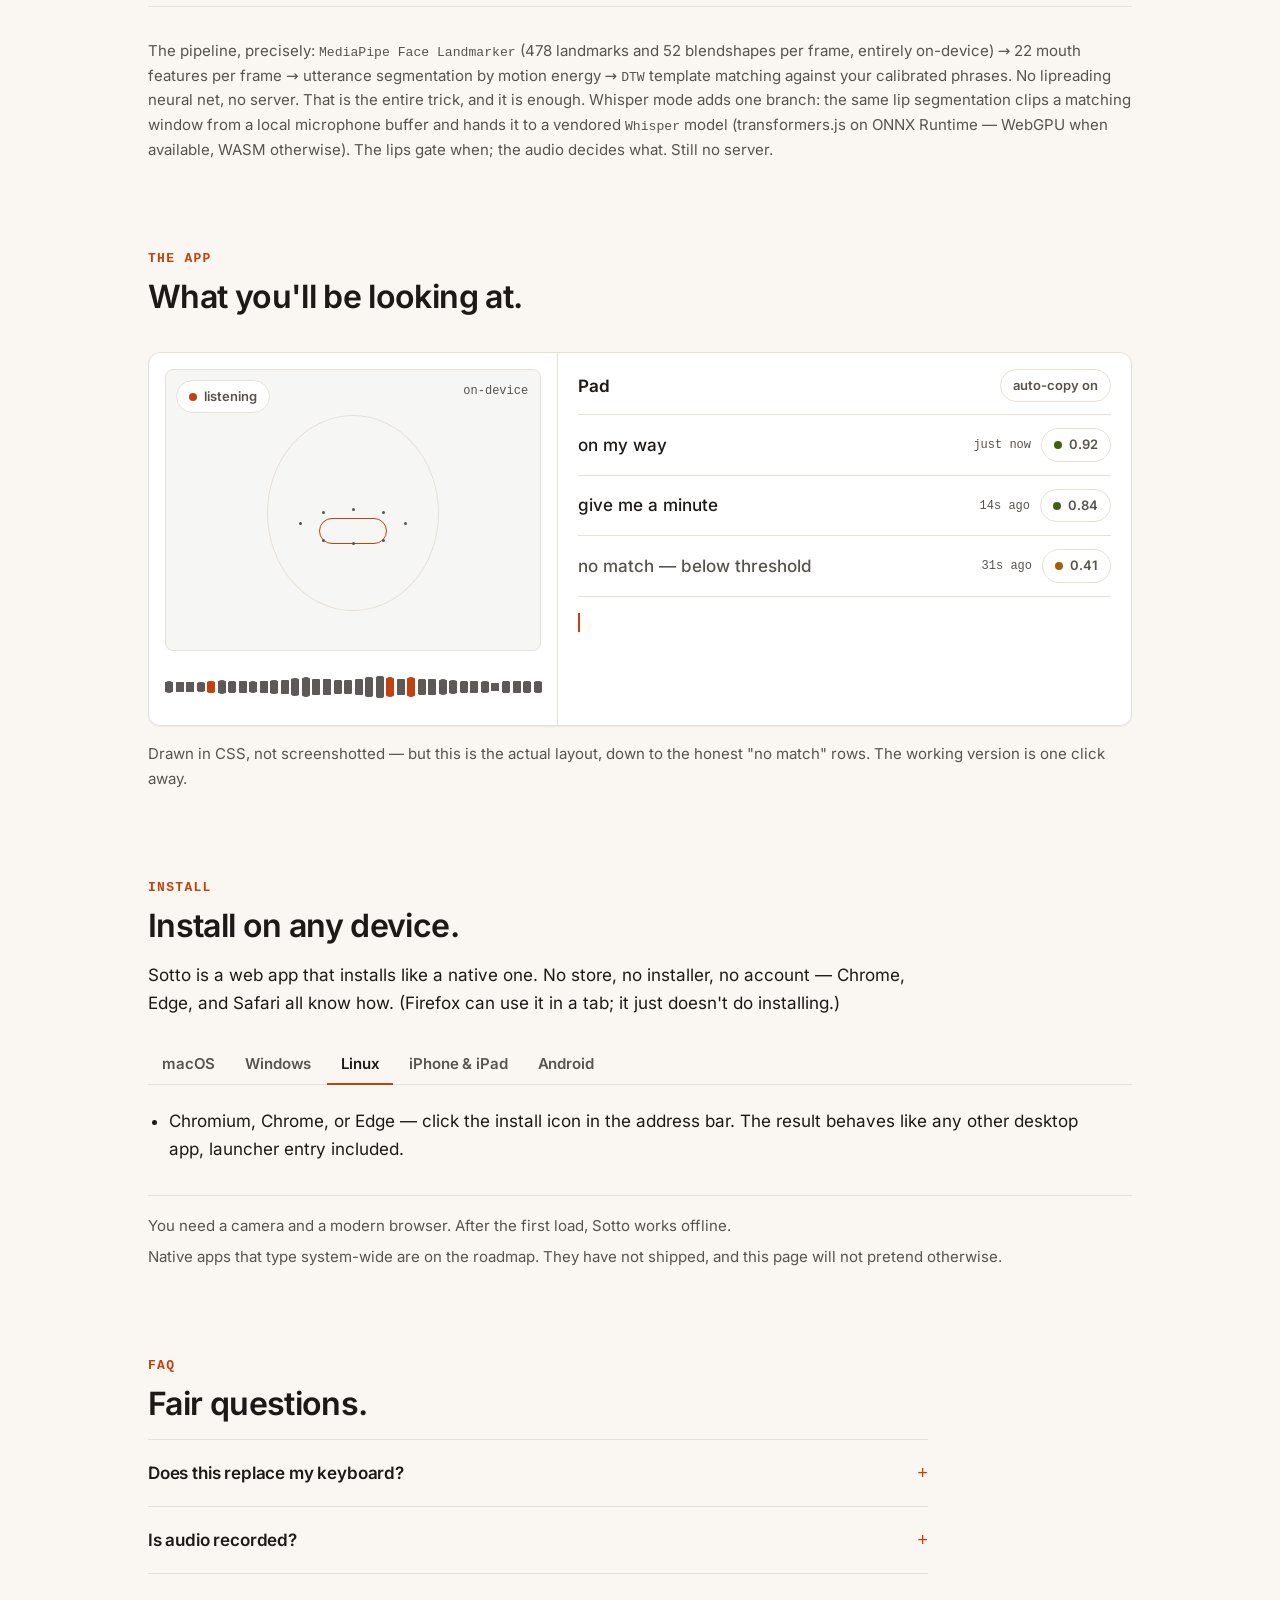
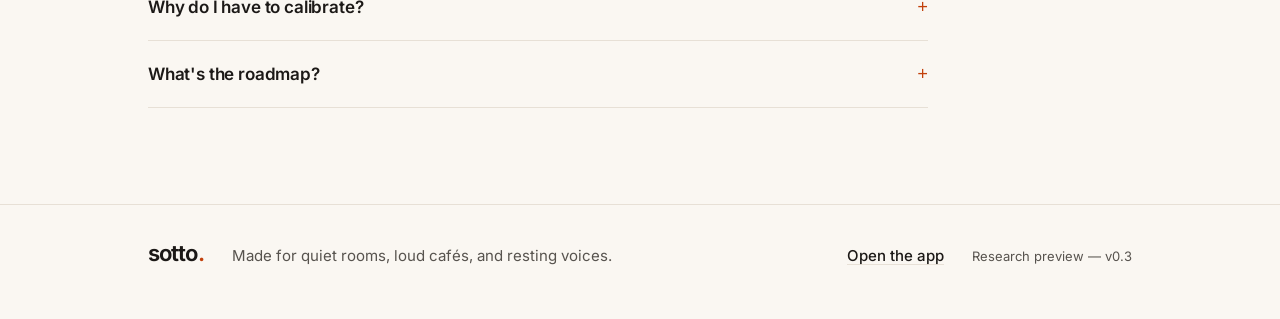
==== commit b0caea66: "v0.3 — make it feel fast: streaming partials, device-verdict cache, split segments, audio+lip fused " ====
--- a/index.html
+++ b/index.html
@@ -86,7 +86,7 @@
         <li>
           <span class="num" aria-hidden="true">04</span>
           <h3>Or whisper it</h3>
-          <p>New in v0.2: Whisper mode drops the vocabulary and adds the microphone. Your lips still decide when Sotto listens — audio only counts while your own mouth is moving, which shuts out background speech — and a vendored Whisper model running on this device decides what you said. A whisper is enough; full silence is not.</p>
+          <p>New in v0.2: Whisper mode drops the vocabulary and adds the microphone. Your lips still decide when Sotto listens — audio only counts while your own mouth is moving, which shuts out background speech — and a vendored Whisper model running on this device decides what you said. Words appear while you speak, not after. A whisper is enough; full silence is not.</p>
         </li>
       </ol>
       <p class="soft pipeline">The pipeline, precisely: <span class="mono">MediaPipe Face Landmarker</span> (478 landmarks and 52 blendshapes per frame, entirely on-device) → 22 mouth features per frame → utterance segmentation by motion energy → <span class="mono">DTW</span> template matching against your calibrated phrases. No lipreading neural net, no server. That is the entire trick, and it is enough. Whisper mode adds one branch: the same lip segmentation clips a matching window from a local microphone buffer and hands it to a vendored <span class="mono">Whisper</span> model (transformers.js on ONNX Runtime — WebGPU when available, WASM otherwise). The lips gate when; the audio decides what. Still no server.</p>
@@ -198,7 +198,7 @@
         <details>
           <summary>Does this replace my keyboard?<span class="mark" aria-hidden="true">+</span></summary>
           <div class="answer">
-            <p>Phrase mode, no: it types phrases you have taught it — a calibrated vocabulary, fully silent, mic-free. Whisper mode gets closer: open-vocabulary dictation, transcribed on this device, with your lips gating when it listens. The honest catch is that it needs at least whispered speech — air moving through actual words. Open dictation from lip movement alone remains an unsolved research problem: the best published systems, trained on enormous curated datasets, still miss roughly a quarter of the words. From a webcam, in your kitchen lighting, it is harder still. So: if you can whisper, you can dictate. If you must stay fully silent, you have your phrases — and they work.</p>
+            <p>Phrase mode, no: it types phrases you have taught it — a calibrated vocabulary, fully silent, mic-free. Whisper mode gets closer: open-vocabulary dictation, transcribed on this device in about a second per utterance once warm, with your lips gating when it listens. The honest catch is that it needs at least whispered speech — air moving through actual words. Open dictation from lip movement alone remains an unsolved research problem: the best published systems, trained on enormous curated datasets, still miss roughly a quarter of the words. From a webcam, in your kitchen lighting, it is harder still. So: if you can whisper, you can dictate. If you must stay fully silent, you have your phrases — and they work.</p>
           </div>
         </details>
         <details>
@@ -232,7 +232,7 @@
       <p class="tag">Made for quiet rooms, loud cafés, and resting voices.</p>
       <span class="spacer"></span>
       <a class="footer-app" href="app.html">Open the app</a>
-      <small>Research preview — v0.2</small>
+      <small>Research preview — v0.3</small>
     </div>
   </footer>
 
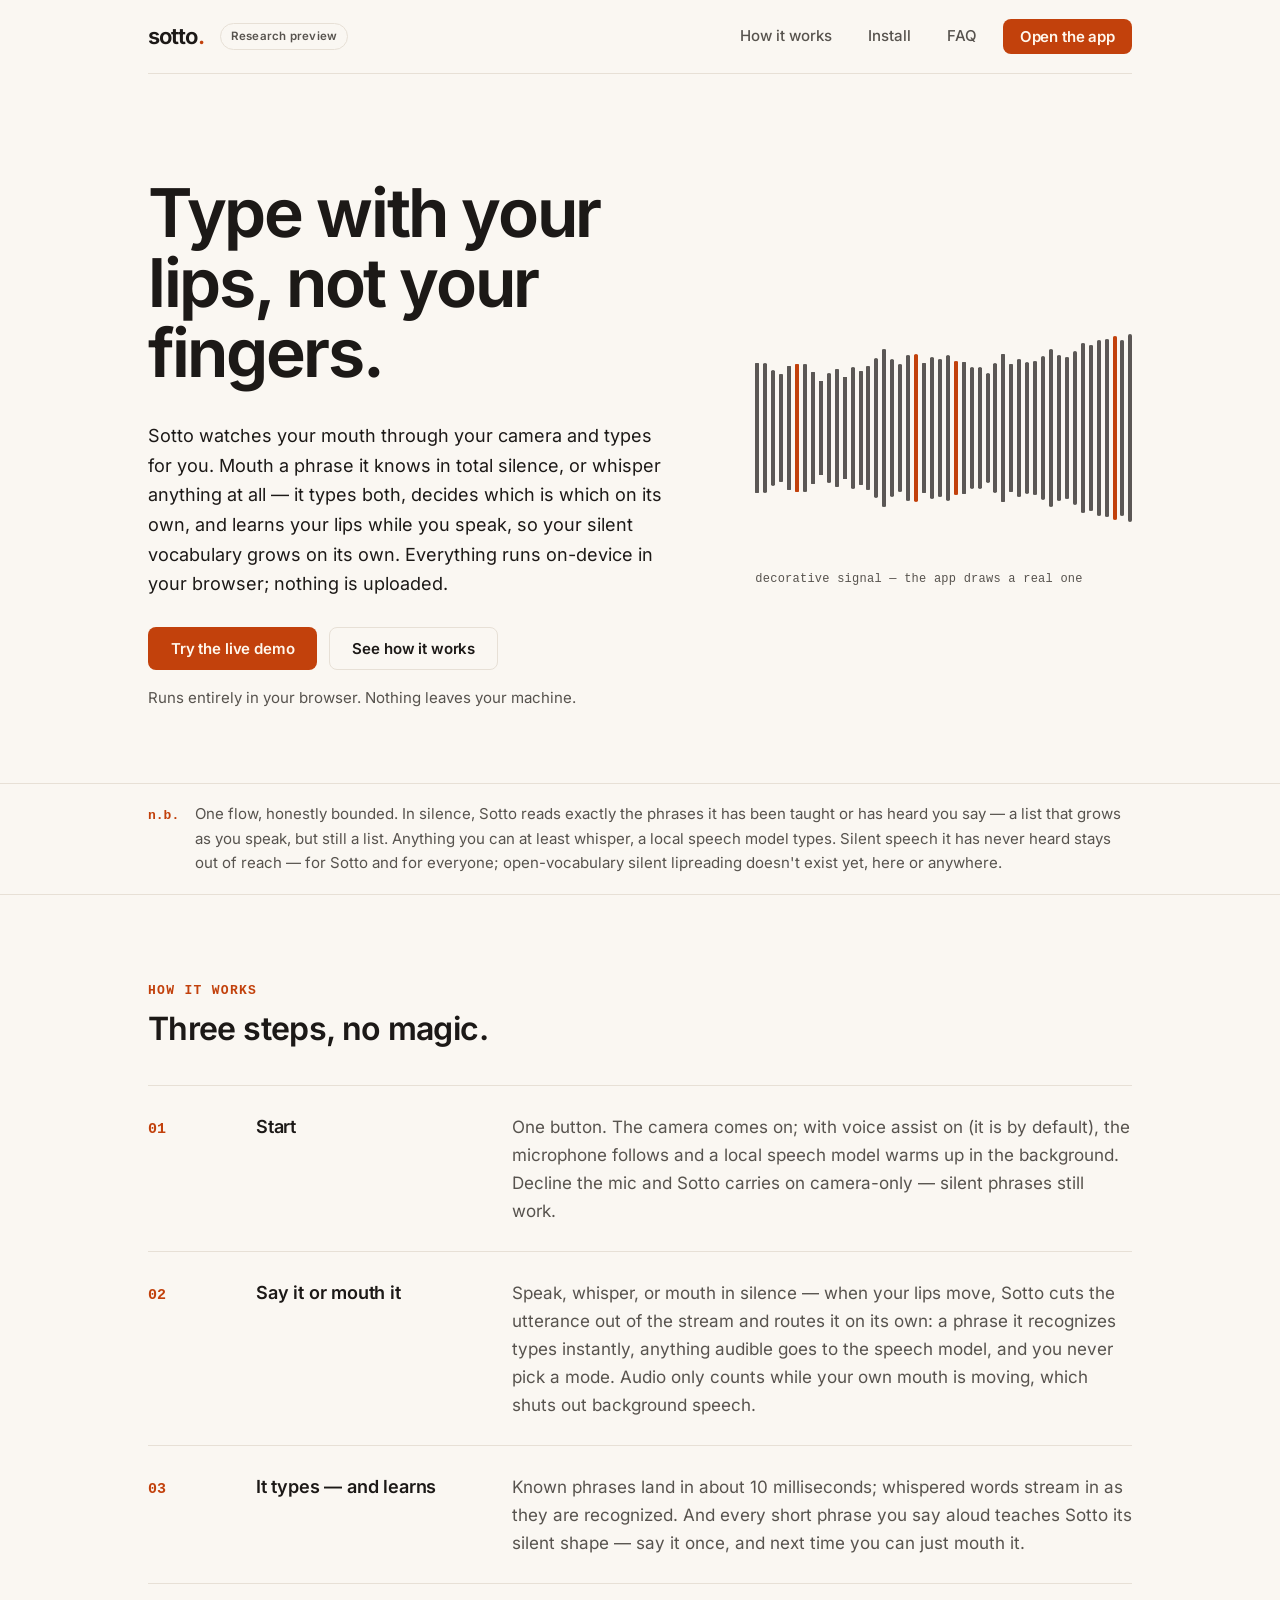
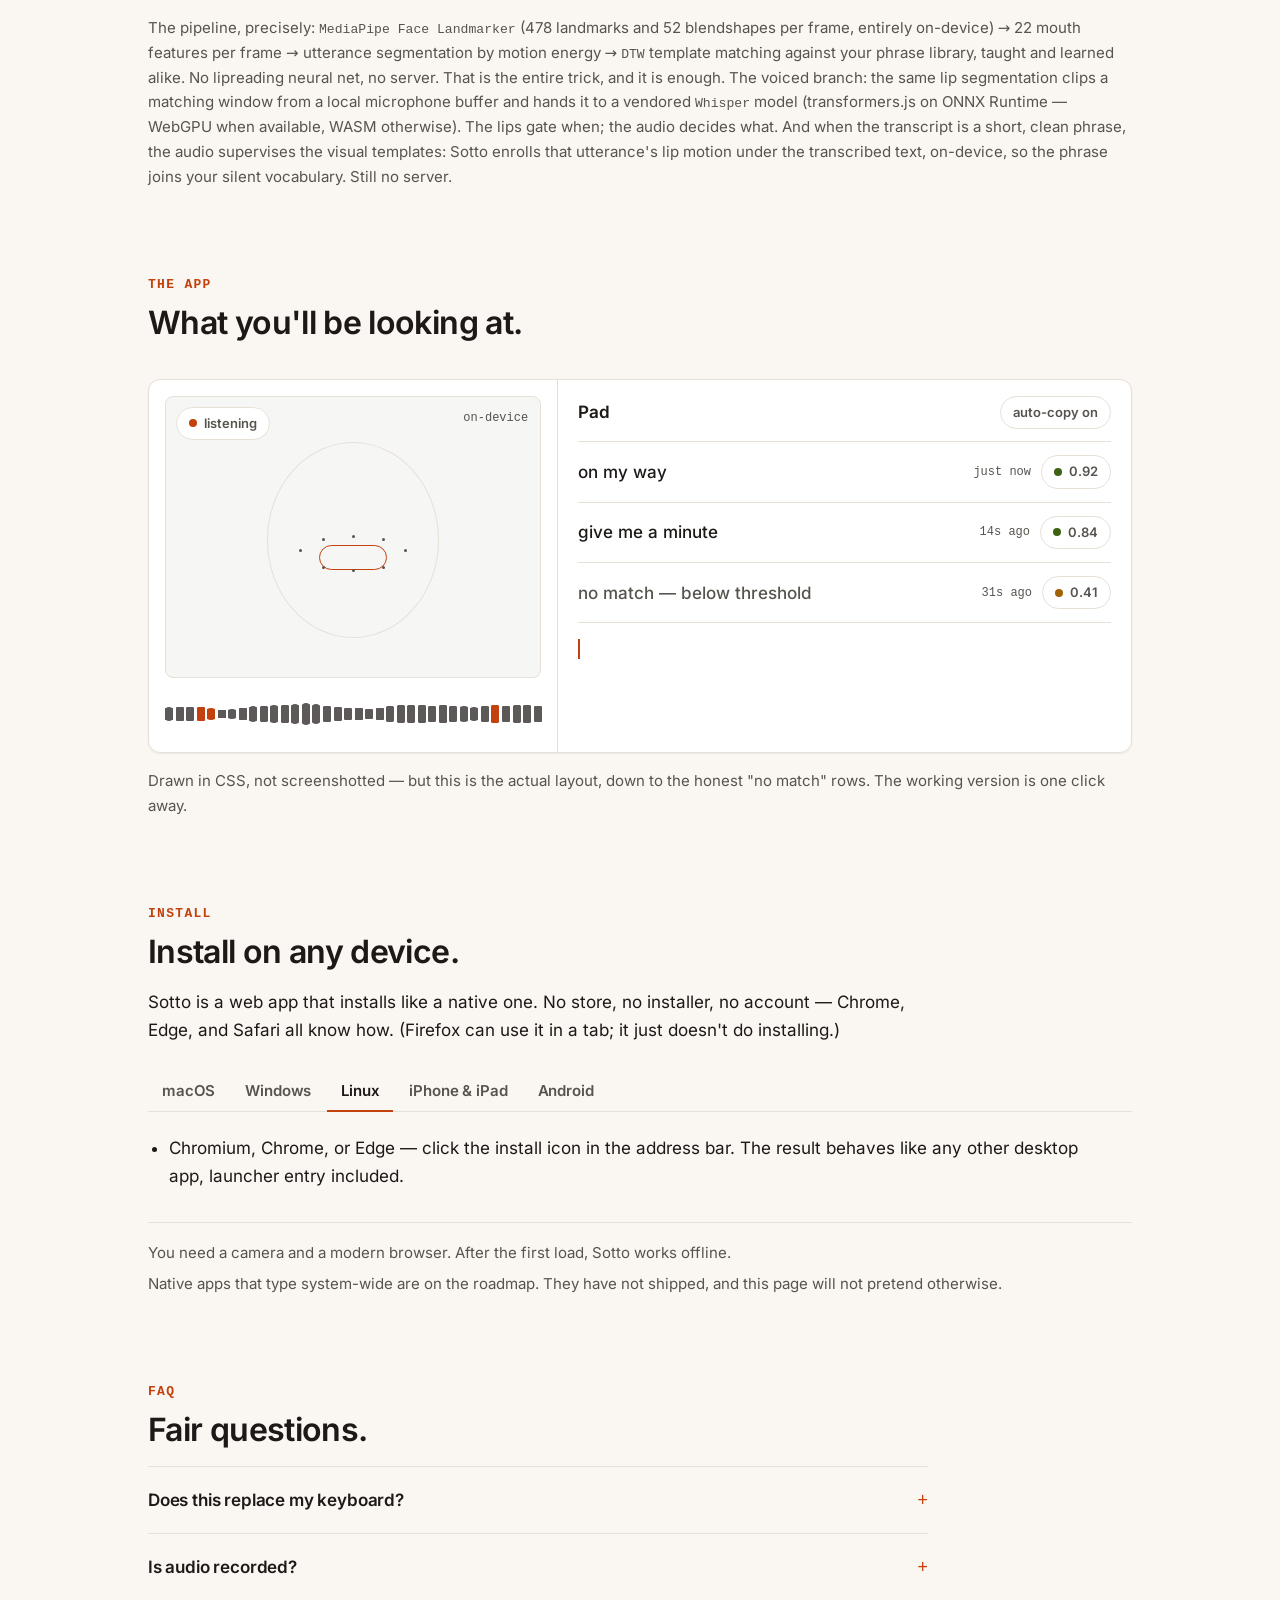
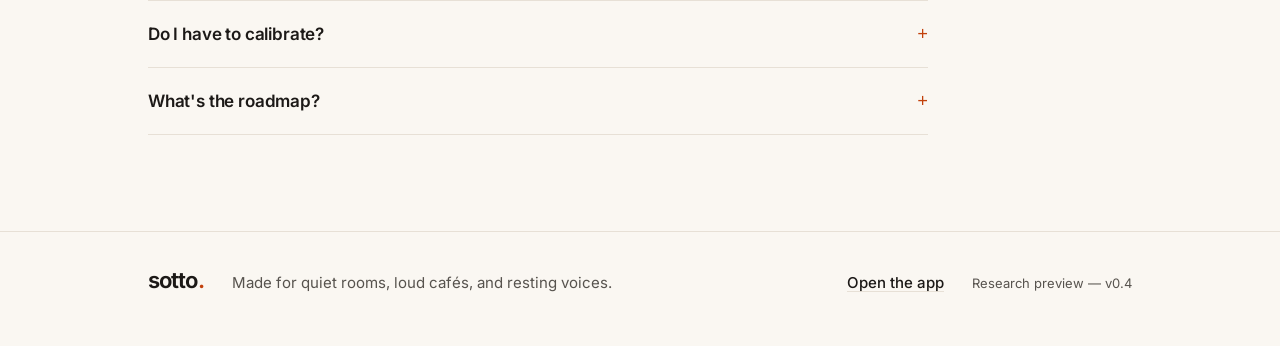
==== commit 99639d15: "v0.4 — one multimodal flow: auto-routing, self-learning silent vocabulary The Phrases/Whisper mode s" ====
--- a/index.html
+++ b/index.html
@@ -4,7 +4,7 @@
   <meta charset="utf-8">
   <meta name="viewport" content="width=device-width, initial-scale=1">
   <title>Sotto — quiet speech input for your browser</title>
-  <meta name="description" content="Sotto types what you say to your camera: calibrated phrases mouthed in silence, or open-vocabulary dictation you whisper. Everything on-device, nothing uploaded. A research preview.">
+  <meta name="description" content="Sotto types what you say to your camera: mouth a phrase it knows in silence, or whisper anything. It routes each utterance itself and learns your lips as you speak. Everything on-device, nothing uploaded. A research preview.">
   <meta name="color-scheme" content="light dark">
   <meta name="theme-color" media="(prefers-color-scheme: light)" content="#FAF7F2">
   <meta name="theme-color" media="(prefers-color-scheme: dark)" content="#131110">
@@ -42,7 +42,7 @@
     <section class="hero wrap" aria-labelledby="hero-title">
       <div class="hero-copy">
         <h1 id="hero-title">Type with your lips, not your fingers.</h1>
-        <p class="lede">Sotto watches your mouth through your camera and types for you — calibrated phrases you mouth in silence, or open-vocabulary dictation you whisper. Both modes run on-device in your browser; nothing is uploaded.</p>
+        <p class="lede">Sotto watches your mouth through your camera and types for you. Mouth a phrase it knows in total silence, or whisper anything at all — it types both, decides which is which on its own, and learns your lips while you speak, so your silent vocabulary grows on its own. Everything runs on-device in your browser; nothing is uploaded.</p>
         <div class="hero-ctas">
           <a class="btn-accent" href="app.html">Try the live demo</a>
           <a class="btn-ghost" href="#how">See how it works</a>
@@ -59,37 +59,32 @@
     <aside class="honesty" aria-label="What Sotto is and is not">
       <div class="wrap">
         <span class="tick" aria-hidden="true">n.b.</span>
-        <p class="soft">Two modes, honestly labeled. Phrase mode reads a vocabulary you teach it, in total silence, camera only. Whisper mode takes any words you can at least whisper: your lips decide when it listens, a local speech model decides what you said. Neither is silent open-vocabulary lipreading — that doesn't exist yet, here or anywhere.</p>
+        <p class="soft">One flow, honestly bounded. In silence, Sotto reads exactly the phrases it has been taught or has heard you say — a list that grows as you speak, but still a list. Anything you can at least whisper, a local speech model types. Silent speech it has never heard stays out of reach — for Sotto and for everyone; open-vocabulary silent lipreading doesn't exist yet, here or anywhere.</p>
       </div>
     </aside>
 
     <!-- ============ how it works ============ -->
     <section id="how" class="section wrap" aria-labelledby="how-title">
       <p class="kicker">How it works</p>
-      <h2 id="how-title">Three steps, no magic. One new mode.</h2>
+      <h2 id="how-title">Three steps, no magic.</h2>
       <ol class="ledger">
         <li>
           <span class="num" aria-hidden="true">01</span>
-          <h3>Calibrate</h3>
-          <p>Silently mouth each phrase a few times. Sotto stores the motion pattern — a few hundred numbers — not the video. Your library lives in your browser and nowhere else.</p>
+          <h3>Start</h3>
+          <p>One button. The camera comes on; with voice assist on (it is by default), the microphone follows and a local speech model warms up in the background. Decline the mic and Sotto carries on camera-only — silent phrases still work.</p>
         </li>
         <li>
           <span class="num" aria-hidden="true">02</span>
-          <h3>Mouth it</h3>
-          <p>When your lips start moving, Sotto notices, and cuts the utterance out of the stream on its own. No button to hold, no wake word — your lips are the signal.</p>
+          <h3>Say it or mouth it</h3>
+          <p>Speak, whisper, or mouth in silence — when your lips move, Sotto cuts the utterance out of the stream and routes it on its own: a phrase it recognizes types instantly, anything audible goes to the speech model, and you never pick a mode. Audio only counts while your own mouth is moving, which shuts out background speech.</p>
         </li>
         <li>
           <span class="num" aria-hidden="true">03</span>
-          <h3>It types</h3>
-          <p>The closest phrase in your library lands in the pad with a confidence score attached. Turn on auto-copy and it goes straight to your clipboard.</p>
-        </li>
-        <li>
-          <span class="num" aria-hidden="true">04</span>
-          <h3>Or whisper it</h3>
-          <p>New in v0.2: Whisper mode drops the vocabulary and adds the microphone. Your lips still decide when Sotto listens — audio only counts while your own mouth is moving, which shuts out background speech — and a vendored Whisper model running on this device decides what you said. Words appear while you speak, not after. A whisper is enough; full silence is not.</p>
+          <h3>It types — and learns</h3>
+          <p>Known phrases land in about 10 milliseconds; whispered words stream in as they are recognized. And every short phrase you say aloud teaches Sotto its silent shape — say it once, and next time you can just mouth it.</p>
         </li>
       </ol>
-      <p class="soft pipeline">The pipeline, precisely: <span class="mono">MediaPipe Face Landmarker</span> (478 landmarks and 52 blendshapes per frame, entirely on-device) → 22 mouth features per frame → utterance segmentation by motion energy → <span class="mono">DTW</span> template matching against your calibrated phrases. No lipreading neural net, no server. That is the entire trick, and it is enough. Whisper mode adds one branch: the same lip segmentation clips a matching window from a local microphone buffer and hands it to a vendored <span class="mono">Whisper</span> model (transformers.js on ONNX Runtime — WebGPU when available, WASM otherwise). The lips gate when; the audio decides what. Still no server.</p>
+      <p class="soft pipeline">The pipeline, precisely: <span class="mono">MediaPipe Face Landmarker</span> (478 landmarks and 52 blendshapes per frame, entirely on-device) → 22 mouth features per frame → utterance segmentation by motion energy → <span class="mono">DTW</span> template matching against your phrase library, taught and learned alike. No lipreading neural net, no server. That is the entire trick, and it is enough. The voiced branch: the same lip segmentation clips a matching window from a local microphone buffer and hands it to a vendored <span class="mono">Whisper</span> model (transformers.js on ONNX Runtime — WebGPU when available, WASM otherwise). The lips gate when; the audio decides what. And when the transcript is a short, clean phrase, the audio supervises the visual templates: Sotto enrolls that utterance's lip motion under the transcribed text, on-device, so the phrase joins your silent vocabulary. Still no server.</p>
     </section>
 
     <!-- ============ app mockup ============ -->
@@ -198,20 +193,20 @@
         <details>
           <summary>Does this replace my keyboard?<span class="mark" aria-hidden="true">+</span></summary>
           <div class="answer">
-            <p>Phrase mode, no: it types phrases you have taught it — a calibrated vocabulary, fully silent, mic-free. Whisper mode gets closer: open-vocabulary dictation, transcribed on this device in about a second per utterance once warm, with your lips gating when it listens. The honest catch is that it needs at least whispered speech — air moving through actual words. Open dictation from lip movement alone remains an unsolved research problem: the best published systems, trained on enormous curated datasets, still miss roughly a quarter of the words. From a webcam, in your kitchen lighting, it is harder still. So: if you can whisper, you can dictate. If you must stay fully silent, you have your phrases — and they work.</p>
+            <p>For phrases it knows, nearly: a recognized phrase types in about 10 milliseconds, in total silence if you like. For everything else there is dictation: open vocabulary, transcribed on this device in about a second per utterance once warm, with your lips gating when it listens. The honest catch is that dictation needs at least whispered speech — air moving through actual words — and the silent side covers exactly what Sotto has been taught or has heard you say. Open dictation from lip movement alone remains an unsolved research problem: the best published systems, trained on enormous curated datasets, still miss roughly a quarter of the words. From a webcam, in your kitchen lighting, it is harder still. So: if you can whisper, you can dictate — and each phrase you say aloud grows what you can later mouth in silence.</p>
           </div>
         </details>
         <details>
           <summary>Is audio recorded?<span class="mark" aria-hidden="true">+</span></summary>
           <div class="answer">
-            <p>Two modes, two answers. Phrase mode: never — microphone permission is not even requested, so your browser cannot hand Sotto audio by accident. Whisper mode: the microphone is live while that mode is on, and the audio is processed on this device by a local speech model, in memory. Nothing is recorded, stored, or uploaded — there is no server in the pipeline at all. Switch back to Phrase mode and the mic turns off immediately.</p>
-            <p>Video is the same story in both modes: frames are processed on-device by the face landmarker and discarded. What persists is your phrase library — a small set of motion numbers per phrase, stored in your browser.</p>
-          </div>
-        </details>
-        <details>
-          <summary>Why do I have to calibrate?<span class="mark" aria-hidden="true">+</span></summary>
-          <div class="answer">
-            <p>Because lips underdetermine speech. Many sounds are made in the throat or with the tongue and look identical from the outside — mouth "pat", "bat", and "mat" at a mirror and watch. A personal template vocabulary turns an impossible guessing game into a tractable one: Sotto only has to decide which of your phrases you mouthed, on your face, in your light. That constraint is what makes it reliable. Calibration belongs to Phrase mode; Whisper mode skips it entirely, because it has audio to listen to.</p>
+            <p>No — and here is the precise shape of "no". Voice assist is on by default, and while it is on the microphone is live: audio sits in a rolling in-memory buffer on this device and is transcribed by a local speech model. Nothing is recorded, stored, or uploaded — there is no server in the pipeline at all. One switch in settings turns voice assist off, and the microphone is released the instant you flip it; the browser's mic indicator turns off with it. With the mic off, Sotto is camera-only and your silent phrases keep working.</p>
+            <p>Video is the same story either way: frames are processed on-device by the face landmarker and discarded. What persists is your phrase library — a small set of motion numbers per phrase, stored in your browser.</p>
+          </div>
+        </details>
+        <details>
+          <summary>Do I have to calibrate?<span class="mark" aria-hidden="true">+</span></summary>
+          <div class="answer">
+            <p>No. Calibration is optional: with voice assist on, Sotto learns silent phrases from ordinary speech — say a short phrase aloud and it enrolls that phrase's lip motion automatically, on this device. Manual teaching remains for phrases you would rather never say out loud. What has not changed is why a vocabulary exists at all: lips underdetermine speech. Many sounds are made in the throat or with the tongue and look identical from the outside — mouth "pat", "bat", and "mat" at a mirror and watch. A personal template library turns an impossible guessing game into a tractable one: Sotto only has to decide which of your phrases you mouthed, on your face, in your light. That constraint is what makes it reliable — and it is why fully-silent-from-scratch input still means Sotto has to know the phrases first, learned from your voice or taught by hand.</p>
           </div>
         </details>
         <details>
@@ -232,7 +227,7 @@
       <p class="tag">Made for quiet rooms, loud cafés, and resting voices.</p>
       <span class="spacer"></span>
       <a class="footer-app" href="app.html">Open the app</a>
-      <small>Research preview — v0.3</small>
+      <small>Research preview — v0.4</small>
     </div>
   </footer>
 
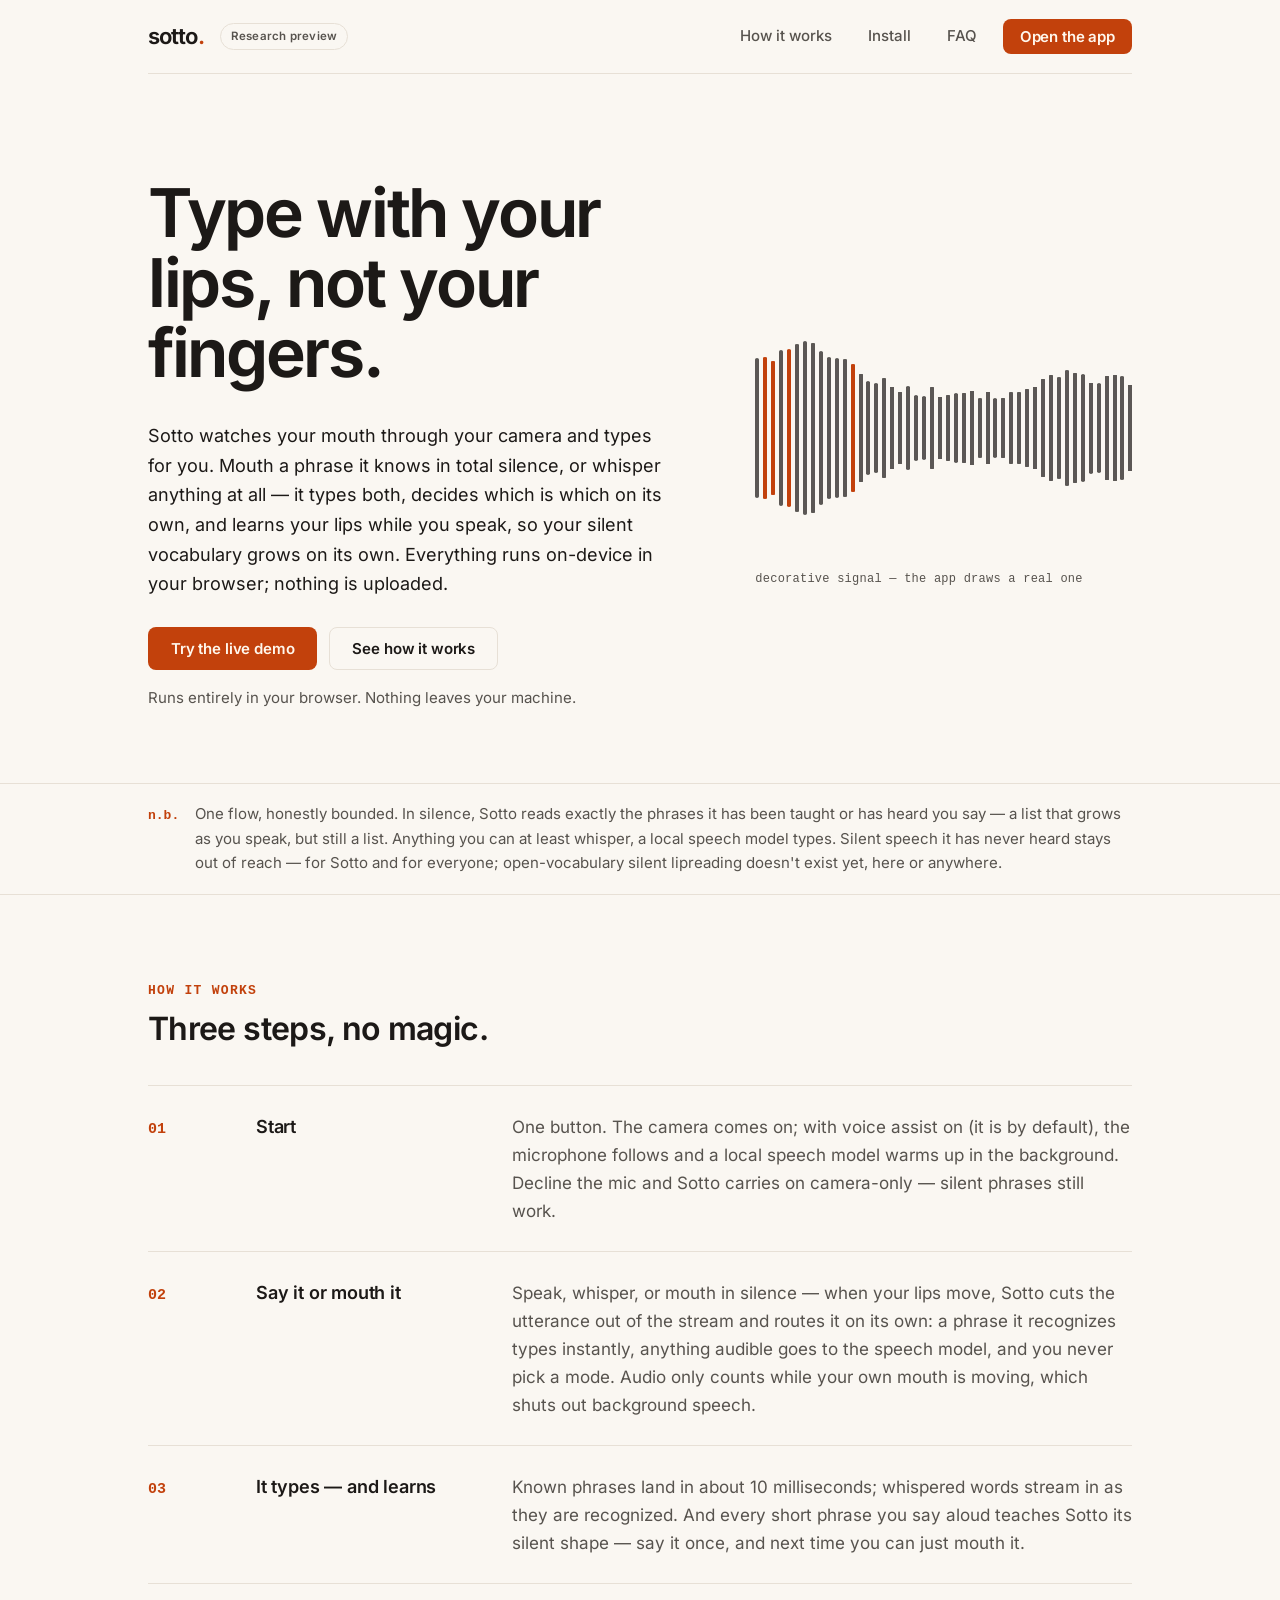
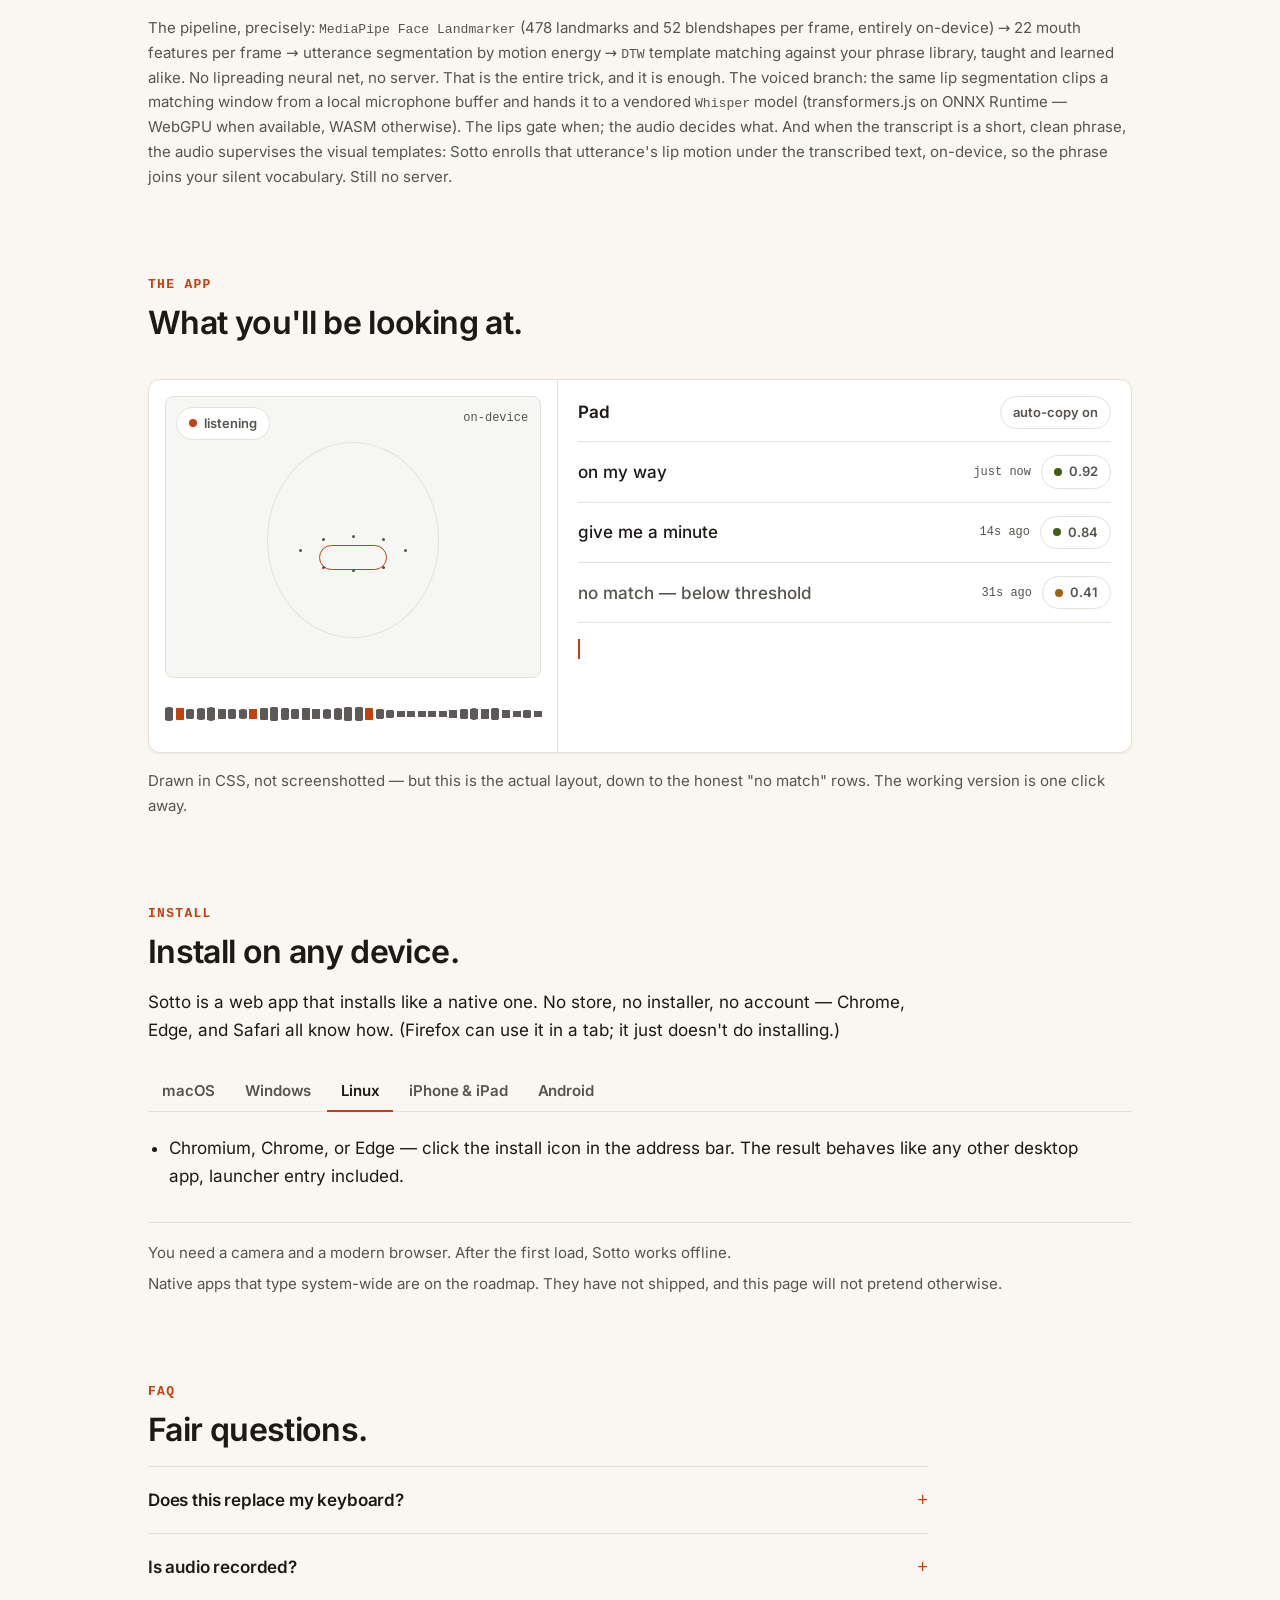
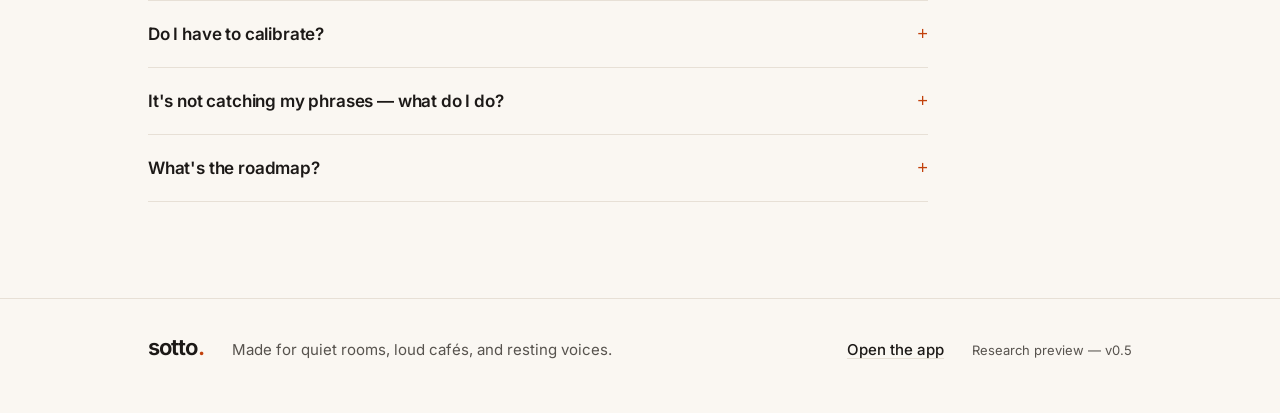
==== commit ddae1ea2: "v0.5 — self-calibrating: adaptive thresholds, forgiving routing, speculative pass, correction loop, " ====
--- a/index.html
+++ b/index.html
@@ -210,6 +210,12 @@
           </div>
         </details>
         <details>
+          <summary>It's not catching my phrases — what do I do?<span class="mark" aria-hidden="true">+</span></summary>
+          <div class="answer">
+            <p>In rough order of payoff. Face the camera squarely, in decent light — the tracker reads mouth geometry, and a half-lit three-quarter profile hands it half the signal. Mouth deliberately, not minimally: the matcher compares motion against your recorded takes, and a phrase mumbled through barely-open lips does not look like the phrase you taught. Raise the sensitivity slider in settings — it lowers the bar both for cutting an utterance out of the stream and for accepting a match. Then spend a minute in practice mode and watch the near-misses: a phrase that keeps ranking just under the line wants a retake, and two phrases that keep trading places look too much alike on the lips — reword one. If it still misbehaves, flip on Diagnostics in settings and press Copy report: the report is compact status data — numbers and recent events, no audio, no video — and it is exactly the thing to paste when asking for help.</p>
+          </div>
+        </details>
+        <details>
           <summary>What's the roadmap?<span class="mark" aria-hidden="true">+</span></summary>
           <div class="answer">
             <p>Bigger vocabularies with faster calibration. Phoneme-level decoding experiments, labeled as experiments. A native macOS helper that can type into any application, not just this one. In that order — and nothing gets announced here until it runs.</p>
@@ -227,7 +233,7 @@
       <p class="tag">Made for quiet rooms, loud cafés, and resting voices.</p>
       <span class="spacer"></span>
       <a class="footer-app" href="app.html">Open the app</a>
-      <small>Research preview — v0.4</small>
+      <small>Research preview — v0.5</small>
     </div>
   </footer>
 
